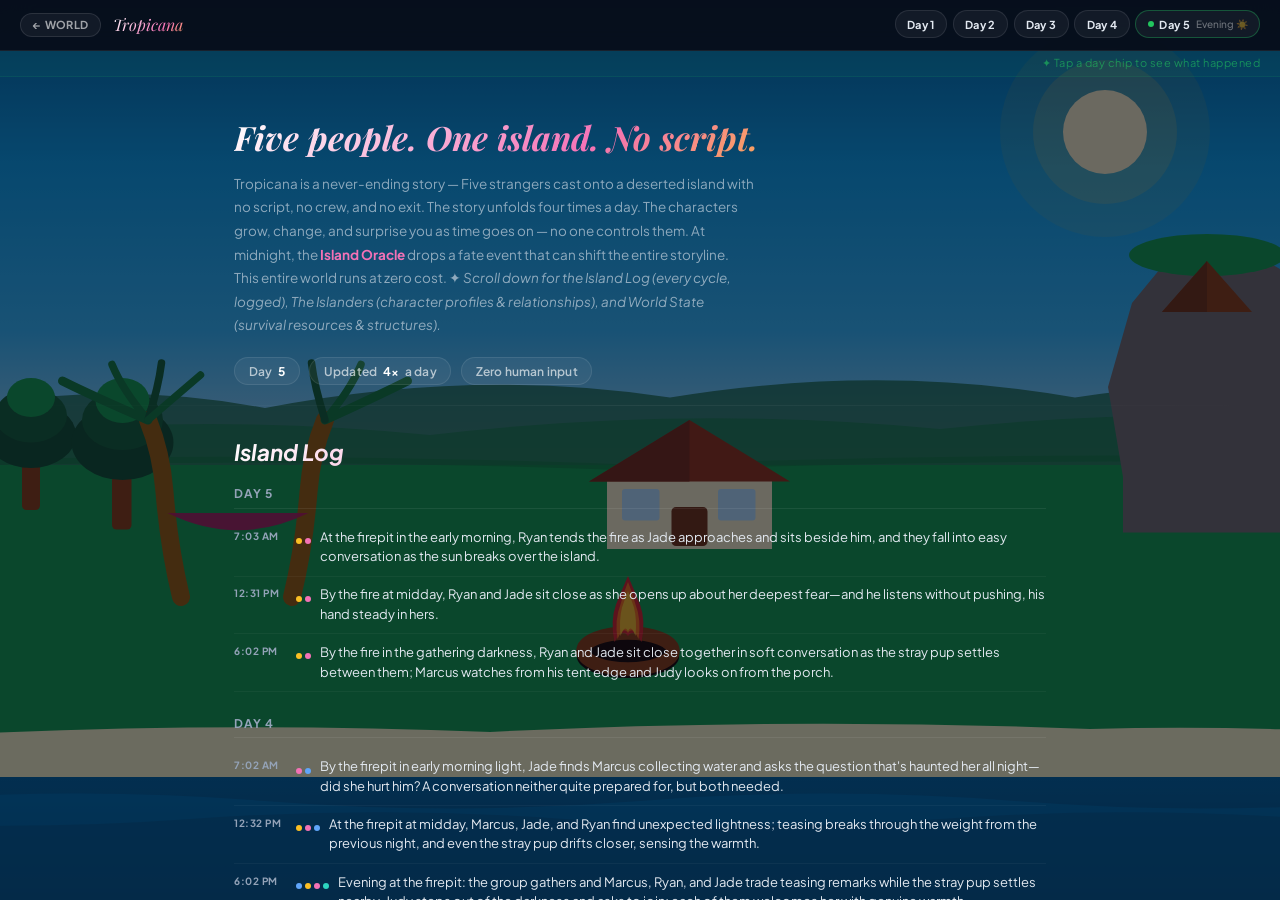
==== story.html @ 6150496b "Story log: move Prologue to the BOTTOM (it's the start, log is newest-first) Newest-first ordering m" ====
<!DOCTYPE html>
<html lang="en">
<head>
<meta charset="UTF-8">
<meta http-equiv="Cache-Control" content="no-cache, no-store, must-revalidate">
<meta http-equiv="Pragma" content="no-cache">
<meta http-equiv="Expires" content="0">
<meta name="viewport" content="width=device-width, initial-scale=1.0">
<title>Tropicana — the story so far</title>
<link rel="icon" href="data:image/svg+xml,%3Csvg xmlns='http://www.w3.org/2000/svg' viewBox='0 0 100 100'%3E%3Ctext y='.9em' font-size='88'%3E%F0%9F%8F%9D%EF%B8%8F%3C/text%3E%3C/svg%3E">
<meta name="description" content="The story so far on Tropicana — a never-ending island drama. Day-by-day recaps, the full Island Log, and every character's relationships, told four times a day with no script.">
<meta name="theme-color" content="#070d18">
<meta property="og:type" content="website">
<meta property="og:site_name" content="The Never Ending Story Project">
<meta property="og:title" content="Tropicana — the story so far">
<meta property="og:description" content="Day-by-day recaps and the full Island Log of a never-ending island drama. No script, no crew, no exit.">
<meta property="og:url" content="https://adamdegoat.github.io/loveisland/story.html">
<meta name="twitter:card" content="summary">
<meta name="twitter:title" content="Tropicana — the story so far">
<meta name="twitter:description" content="Day-by-day recaps and the full Island Log of a never-ending island drama.">

<link href="https://fonts.googleapis.com/css2?family=Playfair+Display:ital,wght@0,700;0,800;1,700&family=Plus+Jakarta+Sans:wght@400;500;600;700;800&display=swap" rel="stylesheet">
<style>
:root{--bg:#070d18;--card:rgba(255,255,255,.04);--border:rgba(255,255,255,.07);
  --text:#e2e8f0;--muted:#cbd5e1;--muted2:#94a3b8;
  --marcus:#60a5fa;--ryan:#fbbf24;--jade:#f472b6;--judy:#2dd4bf;--radius:14px}
*{box-sizing:border-box;margin:0;padding:0}
html{scroll-behavior:smooth}
body{font-family:'Plus Jakarta Sans',sans-serif;background:transparent;color:var(--text);font-size:14px;
  -webkit-font-smoothing:antialiased;min-height:100vh;overflow:hidden}

/* World background + overlay */
#world-bg{position:fixed;inset:0;z-index:0;overflow:hidden}
#world-bg svg{width:100%;height:100%;object-fit:cover}
#dark-overlay{position:fixed;inset:0;z-index:1;background:rgba(2,6,23,.58);pointer-events:none}
#story-scroll{position:fixed;inset:0;z-index:2;overflow-y:auto}

/* Cloud/wave animations (mirrored from world page) */
@keyframes cloud-a{from{transform:translateX(0)}to{transform:translateX(1300px)}}
.cl1{animation:cloud-a 90s linear infinite}
.cl2{animation:cloud-a 115s linear infinite;animation-delay:-40s}
.cl3{animation:cloud-a 72s linear infinite;animation-delay:-22s}
@keyframes flk{0%,100%{transform:scaleY(1) scaleX(1)}50%{transform:scaleY(1.22) scaleX(.9)}}
.fa{animation:flk .75s ease-in-out infinite;transform-box:fill-box;transform-origin:50% 100%}
.fb{animation:flk .55s ease-in-out infinite reverse;transform-box:fill-box;transform-origin:50% 100%}
.fc{animation:flk .42s ease-in-out infinite;transform-box:fill-box;transform-origin:50% 100%}
@keyframes wv{from{transform:translateX(0)}to{transform:translateX(500px)}}
.wa{animation:wv 13s linear infinite}.wb{animation:wv 19s linear infinite reverse}
.hidden{display:none!important}
h1,h2,h3{font-family:'Playfair Display',serif}
@keyframes fadeUp{from{opacity:0;transform:translateY(14px)}to{opacity:1;transform:translateY(0)}}
@keyframes pulse{0%,100%{opacity:1;transform:scale(1)}50%{opacity:.7;transform:scale(1.15)}}
@keyframes shimmer{0%{background-position:200% center}100%{background-position:-200% center}}
@keyframes spin{to{transform:rotate(360deg)}}

/* LOADING */
#loading{min-height:100vh;display:flex;flex-direction:column;align-items:center;justify-content:center;gap:1rem}
.spinner{width:36px;height:36px;border:3px solid rgba(255,255,255,.1);border-top-color:#60a5fa;border-radius:50%;animation:spin .8s linear infinite}
#loading p{color:var(--muted);font-size:13px}

/* BACK BAR */
.back-bar{position:sticky;top:0;z-index:50;background:rgba(7,13,24,.92);backdrop-filter:blur(16px);
  -webkit-backdrop-filter:blur(16px);border-bottom:1px solid var(--border);
  padding:.65rem 1.25rem;display:flex;align-items:center;gap:.75rem;
  /* bubble anchors to this */}
.back-btn{display:inline-flex;align-items:center;gap:.35rem;padding:.28rem .75rem;
  border-radius:14px;border:1px solid rgba(255,255,255,.1);background:rgba(255,255,255,.05);
  color:rgba(255,255,255,.6);font-size:11px;font-weight:700;text-decoration:none;
  font-family:'Plus Jakarta Sans',sans-serif;letter-spacing:.3px;text-transform:uppercase;transition:all .2s}
.back-btn:hover{border-color:rgba(255,255,255,.2);color:rgba(255,255,255,.9)}
.back-bar-title{font-family:'Playfair Display',serif;font-style:italic;font-size:16px;
  background:linear-gradient(135deg,#fff 0%,#f472b6 40%,#fbbf24 70%,#60a5fa 100%);
  background-size:200% auto;-webkit-background-clip:text;-webkit-text-fill-color:transparent;
  background-clip:text;animation:shimmer 6s linear infinite}
.day-dot{width:6px;height:6px;border-radius:50%;background:#22c55e;flex-shrink:0;animation:pulse 2s infinite}

/* DAY CHIPS */
#day-chips{display:flex;align-items:center;gap:.35rem;margin-left:auto;
  overflow-x:auto;flex-wrap:nowrap;scrollbar-width:none;padding-bottom:1px}
#day-chips::-webkit-scrollbar{display:none}
.day-chip{display:inline-flex;align-items:center;gap:.35rem;flex-shrink:0;
  background:rgba(255,255,255,.05);border:1px solid rgba(255,255,255,.09);
  border-radius:14px;padding:.25rem .7rem;min-height:28px;
  font-size:11px;font-weight:700;letter-spacing:.4px;white-space:nowrap;
  cursor:pointer;user-select:none;font-family:'Plus Jakarta Sans',sans-serif;
  transition:background .15s,border-color .15s}
.day-chip:hover{background:rgba(255,255,255,.09);border-color:rgba(255,255,255,.18)}
@keyframes chipGlow{0%,100%{box-shadow:0 0 0 0 rgba(34,197,94,0)}50%{box-shadow:0 0 0 5px rgba(34,197,94,.18)}}
.day-chip.current{border-color:rgba(34,197,94,.35);animation:chipGlow 2.5s ease-in-out infinite}
.day-chip.chip-active{background:rgba(255,255,255,.1)!important;border-color:rgba(255,46,120,.45)!important}
.day-chip-meta{font-size:10px;color:rgba(255,255,255,.38);font-weight:500;letter-spacing:0}

/* DAY SUMMARY BUBBLE */
#day-summary-bubble{
  position:absolute;top:calc(100% + 8px);right:0;z-index:200;
  width:min(310px,calc(100vw - 24px));
  background:rgba(4,8,22,.95);border:1px solid rgba(255,255,255,.11);border-radius:14px;
  overflow:hidden;max-height:0;opacity:0;pointer-events:none;
  transition:max-height .34s cubic-bezier(.4,0,.2,1),opacity .22s ease;
  backdrop-filter:blur(20px);-webkit-backdrop-filter:blur(20px);
  box-shadow:0 14px 40px rgba(0,0,0,.7)}
#day-summary-bubble.open{max-height:420px;opacity:1;pointer-events:auto}
.dsb-header{font-size:10px;font-weight:800;letter-spacing:1.8px;text-transform:uppercase;
  color:rgba(255,255,255,.28);padding:13px 15px 0}
.dsb-drama{font-size:13px;color:rgba(255,255,255,.82);line-height:1.58;font-style:italic;
  padding:10px 15px 12px}
.dsb-ongoing{font-size:12.5px;color:rgba(255,255,255,.55);line-height:1.55;font-style:italic;
  padding:10px 15px 12px}
.dsb-bullets{padding:10px 15px 6px;display:flex;flex-direction:column;gap:6px}
.dsb-bullet{font-size:12px;color:rgba(255,255,255,.58);line-height:1.5;
  padding-left:10px;position:relative}
.dsb-bullet::before{content:'·';position:absolute;left:0;color:rgba(255,255,255,.2)}
.dsb-rel{padding:8px 15px 8px;border-top:1px solid rgba(255,255,255,.05);
  display:flex;flex-direction:column;gap:5px}
.dsb-rel-item{font-size:11px;display:flex;align-items:baseline;justify-content:space-between;gap:.5rem}
.dsb-rel-vals{font-size:10px;color:rgba(255,255,255,.28);flex-shrink:0}
.dsb-cycles{padding:7px 15px 13px;display:flex;gap:.35rem;flex-wrap:wrap}
.dsb-cycle-tag{font-size:10px;font-weight:700;text-transform:capitalize;letter-spacing:.3px;
  color:rgba(255,255,255,.3);background:rgba(255,255,255,.05);
  border-radius:7px;padding:2px 8px;font-family:'Plus Jakarta Sans',sans-serif}
.dsb-empty{font-size:13px;color:var(--muted);padding:16px 15px;text-align:center}

/* HERO INTRO */
.hero-intro{padding:2.5rem 1.5rem 1.25rem;max-width:860px;margin:0 auto}
.hero-tagline{font-family:'Playfair Display',serif;font-style:italic;
  font-size:clamp(1.45rem,4vw,2.1rem);font-weight:700;
  background:linear-gradient(135deg,#fff 0%,#f472b6 45%,#fbbf24 80%);
  -webkit-background-clip:text;-webkit-text-fill-color:transparent;background-clip:text;
  line-height:1.2;margin-bottom:.9rem}
.hero-body{color:rgba(226,232,240,.6);font-size:13.5px;line-height:1.75;
  max-width:520px;margin-bottom:1.25rem}
.hero-stats{display:flex;gap:.6rem;flex-wrap:wrap}
.hero-stat-chip{display:inline-flex;align-items:center;gap:.35rem;padding:.35rem .85rem;
  background:rgba(255,255,255,.05);border:1px solid rgba(255,255,255,.09);
  border-radius:20px;font-size:12px;font-weight:600;letter-spacing:.2px;
  color:rgba(255,255,255,.65)}
.hero-stat-chip strong{color:#fff;font-weight:700}

/* DAY HINT */
#day-hint{
  padding:.35rem 1.25rem;text-align:right;
  font-size:11px;color:rgba(34,197,94,.6);letter-spacing:.5px;
  background:rgba(34,197,94,.05);border-bottom:1px solid rgba(34,197,94,.1);
  transition:opacity .5s ease,max-height .5s ease,padding .5s ease;
  overflow:hidden;max-height:36px
}
#day-hint.hint-faded{opacity:0;max-height:0;padding-top:0;padding-bottom:0}

/* SECTIONS */
.section{padding:2rem 1.5rem;max-width:860px;margin:0 auto}
.section-title{font-size:1.4rem;font-weight:700;font-style:italic;margin-bottom:1.25rem;
  background:linear-gradient(135deg,#fff 0%,#f472b6 55%,#fbbf24 100%);
  -webkit-background-clip:text;-webkit-text-fill-color:transparent;background-clip:text}
.divider{height:1px;background:linear-gradient(90deg,transparent,rgba(255,255,255,.06),transparent);margin:0 1.5rem}
.reveal{opacity:0;transform:translateY(16px);transition:opacity .5s,transform .5s}
.reveal.visible{opacity:1;transform:translateY(0)}

/* CYCLE TABS */
.cycle-tab{display:inline-flex;background:rgba(255,255,255,.04);border:1px solid var(--border);
  border-radius:8px;overflow:hidden;margin-bottom:1rem}
.cycle-btn{padding:.4rem .85rem;font-size:12px;font-weight:600;color:var(--muted);cursor:pointer;
  font-family:'Plus Jakarta Sans',sans-serif;transition:all .15s;border:none;background:none;color:inherit}
.cycle-btn.active{background:rgba(255,255,255,.08);color:#fff}
.cycle-btn[data-cycle="morning"].active{color:#93c5fd;box-shadow:inset 0 -2px 0 #93c5fd}
.cycle-btn[data-cycle="midday"].active{color:#fde68a;box-shadow:inset 0 -2px 0 #fde68a}
.cycle-btn[data-cycle="evening"].active{color:#fb923c;box-shadow:inset 0 -2px 0 #fb923c}
.cycle-btn[data-cycle="night"].active{color:#c084fc;box-shadow:inset 0 -2px 0 #c084fc}

/* FEED */
.today-grid{display:flex;flex-direction:column;gap:.65rem}
.feed-card{background:var(--card);border-radius:12px;border:1px solid var(--border);
  padding:1rem 1.2rem;display:flex;gap:.85rem;align-items:flex-start;animation:fadeUp .3s ease both}
.feed-card.interaction{border-left:3px solid rgba(251,191,36,.35);border-style:solid;opacity:.92}
.feed-avatar{width:36px;height:36px;border-radius:50%;display:flex;align-items:center;justify-content:center;
  font-weight:800;font-size:12px;font-family:'Plus Jakarta Sans',sans-serif;flex-shrink:0}
.feed-body{flex:1;min-width:0}
.feed-name{font-size:12px;font-weight:700;font-family:'Plus Jakarta Sans',sans-serif;margin-bottom:2px}
.feed-action{font-size:12px;color:var(--muted);margin-bottom:.35rem;font-style:italic}
.feed-thought{font-size:13px;color:var(--text);line-height:1.55}
.feed-dialogue{font-size:13px;color:var(--text);line-height:1.55;font-style:italic}
.feed-dialogue-line{font-size:13px;color:var(--text);line-height:1.6;margin-top:3px}

/* CHARACTER CARDS */
.profiles-grid{display:grid;grid-template-columns:repeat(4,1fr);gap:1rem}
@media(max-width:860px){.profiles-grid{grid-template-columns:repeat(2,1fr)}}
.char-card{background:rgba(11,18,32,.92);border-radius:var(--radius);border:1px solid var(--border);
  padding:1.25rem;transition:all .25s;position:relative;overflow:hidden}
.char-card::before{content:'';position:absolute;top:0;left:0;right:0;height:2px}
.char-card.marcus::before{background:linear-gradient(90deg,transparent,var(--marcus),transparent)}
.char-card.ryan::before{background:linear-gradient(90deg,transparent,var(--ryan),transparent)}
.char-card.jade::before{background:linear-gradient(90deg,transparent,var(--jade),transparent)}
.char-card.judy::before{background:linear-gradient(90deg,transparent,var(--judy),transparent)}
.char-card:hover{transform:translateY(-3px);border-color:rgba(255,255,255,.12)}
.char-avatar{width:48px;height:48px;border-radius:50%;display:flex;align-items:center;justify-content:center;
  font-weight:800;font-size:16px;font-family:'Plus Jakarta Sans',sans-serif;margin-bottom:.85rem}
.char-name{font-size:15px;font-weight:700;font-family:'Plus Jakarta Sans',sans-serif;margin-bottom:2px}
.char-archetype{font-size:11px;font-weight:600;text-transform:uppercase;letter-spacing:.8px;color:var(--muted);margin-bottom:.85rem}
.char-bio{font-size:12px;color:var(--muted);line-height:1.6;margin-bottom:1rem}
.char-mood{display:inline-flex;align-items:center;gap:.35rem;font-size:11px;font-weight:700;
  text-transform:uppercase;letter-spacing:.5px;padding:3px 9px;border-radius:10px;
  background:rgba(255,255,255,.06);margin-bottom:1rem;font-family:'Plus Jakarta Sans',sans-serif}
.score-row{display:flex;align-items:center;justify-content:space-between;margin-bottom:.45rem}
.score-label{font-size:11px;color:var(--muted);width:75px;text-transform:capitalize}
.score-track{flex:1;height:4px;background:rgba(255,255,255,.08);border-radius:4px;overflow:hidden;margin:0 .6rem}
.score-fill{height:100%;border-radius:4px;transition:width .8s cubic-bezier(.4,0,.2,1)}
.score-val{font-size:11px;font-weight:700;width:22px;text-align:right;font-family:'Plus Jakarta Sans',sans-serif}
.shelter-tag{display:inline-flex;align-items:center;gap:.3rem;font-size:11px;color:var(--muted);
  background:rgba(255,255,255,.04);border:1px solid var(--border);border-radius:6px;padding:2px 8px;margin-top:.75rem}

/* RELATIONSHIP */
.rel-wrap{display:flex;flex-direction:column;align-items:center;gap:1.5rem}
#rel-svg{width:100%;max-width:380px}
.rel-stats{display:grid;grid-template-columns:repeat(3,1fr);gap:.75rem;width:100%}
.rel-card{background:var(--card);border-radius:10px;border:1px solid var(--border);padding:.85rem;text-align:center}
.rel-pair{font-size:12px;font-weight:700;font-family:'Plus Jakarta Sans',sans-serif;margin-bottom:.5rem}
.rel-bar-row{display:flex;align-items:center;gap:.4rem;margin-bottom:.25rem}
.rel-bar-label{font-size:10px;color:var(--muted);width:52px;text-align:right;text-transform:capitalize}
.rel-bar-track{flex:1;height:3px;background:rgba(255,255,255,.08);border-radius:3px;overflow:hidden}
.rel-bar-fill{height:100%;border-radius:3px;transition:width .8s}
@media(max-width:480px){.rel-stats{grid-template-columns:1fr}}

/* ABSENT CONTEXT */
.absent-ctx{font-size:12px;color:var(--muted);font-style:italic;margin:4px 0 8px;
  padding:5px 10px;border-left:2px solid rgba(255,255,255,.08);opacity:.75;line-height:1.5}
.absent-ctx strong{font-style:normal;font-weight:600}

/* WORLD STATE */
.ws-block-title{font-size:11px;font-weight:700;text-transform:uppercase;letter-spacing:1px;
  color:var(--muted2);margin-bottom:.65rem;font-family:'Plus Jakarta Sans',sans-serif}
.res-row{display:flex;align-items:center;gap:.6rem;margin-bottom:.5rem}
.res-icon{font-size:13px;width:20px;text-align:center;flex-shrink:0}
.res-label{font-size:12px;color:var(--muted);width:60px;text-transform:capitalize;flex-shrink:0}
.res-track{flex:1;height:4px;background:rgba(255,255,255,.08);border-radius:4px;overflow:hidden}
.res-fill{height:100%;border-radius:4px;transition:width .8s}
.res-val{font-size:11px;font-weight:700;width:28px;text-align:right;flex-shrink:0}
.struct-item{display:flex;align-items:flex-start;gap:.6rem;padding:.45rem 0;border-bottom:1px solid rgba(255,255,255,.04)}
.struct-item:last-child{border-bottom:none}
.struct-item-icon{font-size:13px;flex-shrink:0;width:20px;text-align:center;margin-top:1px}
.struct-item-body{flex:1}
.struct-item-name{font-size:12px;font-weight:600}
.struct-item-meta{font-size:11px;color:var(--muted);margin-top:1px}
.survival-divider{font-size:10px;font-weight:700;text-transform:uppercase;letter-spacing:1.5px;
  color:var(--muted2);margin:.75rem 0 .45rem;border-top:1px solid rgba(255,255,255,.05);padding-top:.65rem}

/* LOG */
.log-day{margin-bottom:1.5rem}
.log-day-header{font-size:12px;font-weight:700;text-transform:uppercase;letter-spacing:1px;
  color:var(--muted2);margin-bottom:.65rem;padding-bottom:.4rem;border-bottom:1px solid var(--border);
  font-family:'Plus Jakarta Sans',sans-serif}
.log-entry{font-size:13px;padding:.55rem 0;border-bottom:1px solid rgba(255,255,255,.04);
  display:flex;gap:.6rem;align-items:flex-start;line-height:1.5}
.log-dot{width:6px;height:6px;border-radius:50%;flex-shrink:0;margin-top:.35rem}
.log-cycle-tag{font-size:10px;font-weight:700;text-transform:uppercase;letter-spacing:.5px;
  color:var(--muted2);flex-shrink:0;width:52px;margin-top:1px;font-family:'Plus Jakarta Sans',sans-serif}

/* FOOTER */
footer{text-align:center;padding:3rem 1.5rem;color:var(--muted2);font-size:12px;
  border-top:1px solid var(--border);margin-top:1rem}
footer span{color:var(--muted);font-weight:600}

/* ── MOBILE ── */
@media(max-width:768px){
  body{overflow-y:auto}
  #story-scroll{position:relative;inset:auto;overflow-y:visible}
  #world-bg{display:none}
  #dark-overlay{display:none}
  body{background:linear-gradient(160deg,#0a1628 0%,#070d18 45%,#06100e 100%)}
  .section{padding:1.25rem 1rem}
  .back-bar{padding:.5rem 1rem}
  .back-bar-title{font-size:14px}
  .day-chip{font-size:10px;padding:.2rem .6rem;min-height:30px}
  .day-chip-meta{display:none}
  #day-summary-bubble{right:0;left:auto}
  .cycle-tab{display:flex;flex-wrap:wrap;gap:2px}
  .cycle-btn{padding:.3rem .55rem;font-size:11px}
  .profiles-grid{grid-template-columns:repeat(2,1fr)}
  .rel-stats{grid-template-columns:1fr}
  .feed-card{flex-direction:column;gap:.5rem}
  .feed-avatar{width:28px;height:28px;font-size:10px}
  .section-title{font-size:1.1rem}
  .log-cycle-tag{width:36px;font-size:9px}
}
</style>
</head>
<body>

<!-- Island world as fixed background -->
<div id="world-bg">
<svg viewBox="0 0 1000 600" preserveAspectRatio="xMidYMid slice" xmlns="http://www.w3.org/2000/svg">
<defs>
  <linearGradient id="sky-morning" x1="0" y1="0" x2="0" y2="1"><stop offset="0%" stop-color="#c2410c"/><stop offset="20%" stop-color="#ea580c"/><stop offset="42%" stop-color="#fbbf24"/><stop offset="65%" stop-color="#7dd3fc"/><stop offset="100%" stop-color="#bae6fd"/></linearGradient>
  <linearGradient id="sky-midday" x1="0" y1="0" x2="0" y2="1"><stop offset="0%" stop-color="#0369a1"/><stop offset="35%" stop-color="#0ea5e9"/><stop offset="70%" stop-color="#38bdf8"/><stop offset="100%" stop-color="#bae6fd"/></linearGradient>
  <linearGradient id="sky-afternoon" x1="0" y1="0" x2="0" y2="1"><stop offset="0%" stop-color="#1d4ed8"/><stop offset="40%" stop-color="#0ea5e9"/><stop offset="75%" stop-color="#7dd3fc"/><stop offset="100%" stop-color="#dbeafe"/></linearGradient>
  <linearGradient id="sky-evening" x1="0" y1="0" x2="0" y2="1"><stop offset="0%" stop-color="#6d28d9"/><stop offset="22%" stop-color="#be185d"/><stop offset="48%" stop-color="#dc2626"/><stop offset="68%" stop-color="#ea580c"/><stop offset="85%" stop-color="#fbbf24"/><stop offset="100%" stop-color="#fde68a"/></linearGradient>
  <linearGradient id="sky-night" x1="0" y1="0" x2="0" y2="1"><stop offset="0%" stop-color="#020617"/><stop offset="40%" stop-color="#0f172a"/><stop offset="80%" stop-color="#1e1b4b"/><stop offset="100%" stop-color="#1e1b4b"/></linearGradient>
  <linearGradient id="sky-dawn" x1="0" y1="0" x2="0" y2="1"><stop offset="0%" stop-color="#1e1b4b"/><stop offset="28%" stop-color="#4c1d95"/><stop offset="52%" stop-color="#7c3aed"/><stop offset="72%" stop-color="#be185d"/><stop offset="88%" stop-color="#f97316"/><stop offset="100%" stop-color="#fbbf24"/></linearGradient>
  <linearGradient id="ocean-g" x1="0" y1="0" x2="0" y2="1"><stop offset="0%" stop-color="#0369a1"/><stop offset="60%" stop-color="#075985"/><stop offset="100%" stop-color="#0c4a6e"/></linearGradient>
</defs>
<rect id="sky-bg" width="1000" height="315" fill="url(#sky-afternoon)"/>
<g id="sun-group"><circle cx="810" cy="88" r="70" fill="#fbbf24" opacity=".1"/><circle cx="810" cy="88" r="48" fill="#fcd34d" opacity=".18"/><circle cx="810" cy="88" r="28" fill="#fef3c7"/></g>
<g id="moon-group" opacity="0"><circle cx="810" cy="88" r="28" fill="#e2e8f0"/><circle cx="823" cy="80" r="22" fill="#0f172a"/></g>
<g class="cl1" opacity=".7"><ellipse cx="-180" cy="75" rx="68" ry="26" fill="white"/><ellipse cx="-140" cy="64" rx="50" ry="22" fill="white"/><ellipse cx="-215" cy="80" rx="42" ry="19" fill="white"/></g>
<g class="cl2" opacity=".55"><ellipse cx="-480" cy="50" rx="55" ry="20" fill="white"/><ellipse cx="-445" cy="41" rx="40" ry="17" fill="white"/></g>
<path d="M 0 285 Q 120 248 250 272 Q 390 245 520 265 Q 660 242 790 265 Q 900 248 1000 262 L 1000 315 L 0 315 Z" fill="#166534" opacity=".7"/>
<path d="M 0 298 Q 180 272 360 290 Q 530 270 700 286 Q 850 270 1000 282 L 1000 315 L 0 315 Z" fill="#15803d" opacity=".55"/>
<rect x="0" y="310" width="1000" height="200" fill="#16a34a"/>
<path d="M 0 310 Q 250 302 500 312 Q 750 302 1000 308" stroke="#15803d" stroke-width="4" fill="none" opacity=".6"/>
<!-- Forest -->
<rect x="30" y="298" width="13" height="56" rx="3" fill="#92400e"/><ellipse cx="37" cy="298" rx="32" ry="24" fill="#14532d"/><ellipse cx="37" cy="284" rx="26" ry="19" fill="#166534"/><ellipse cx="37" cy="272" rx="17" ry="14" fill="#16a34a"/>
<rect x="88" y="290" width="12" height="50" rx="3" fill="#92400e"/><ellipse cx="94" cy="290" rx="30" ry="22" fill="#14532d"/><ellipse cx="94" cy="277" rx="24" ry="18" fill="#166534"/><ellipse cx="94" cy="265" rx="16" ry="13" fill="#16a34a"/>
<rect x="148" y="295" width="13" height="58" rx="3" fill="#92400e"/><ellipse cx="155" cy="295" rx="34" ry="25" fill="#14532d"/><ellipse cx="155" cy="280" rx="27" ry="20" fill="#166534"/><ellipse cx="155" cy="267" rx="18" ry="15" fill="#16a34a"/>
<!-- Cliff + tent -->
<path d="M 822 318 L 812 258 L 828 202 L 856 168 L 892 160 L 928 180 L 952 222 L 968 272 L 988 308 L 1000 318 L 1000 355 L 822 355 Z" fill="#78716c"/>
<ellipse cx="878" cy="170" rx="52" ry="14" fill="#16a34a"/>
<polygon points="848,208 878,174 908,208" fill="#92400e"/><polygon points="848,208 878,174 878,208" fill="#78350f"/>
<!-- House -->
<rect x="478" y="318" width="110" height="48" fill="#fef3c7"/>
<polygon points="466,321 533,280 600,321" fill="#9a3412"/><polygon points="466,321 533,280 533,321" fill="#7c2d12"/>
<rect x="488" y="326" width="25" height="21" fill="#bae6fd" rx="2"/><rect x="552" y="326" width="25" height="21" fill="#bae6fd" rx="2"/>
<rect x="521" y="338" width="24" height="26" fill="#78350f" rx="3"/>
<!-- Palms + hammock -->
<path d="M 194 398 Q 186 365 183 328 Q 181 302 172 280" stroke="#a16207" stroke-width="12" fill="none" stroke-linecap="round"/>
<path d="M 172 280 Q 135 264 115 254" stroke="#15803d" stroke-width="6" fill="none" stroke-linecap="round"/><path d="M 172 280 Q 155 260 148 243" stroke="#15803d" stroke-width="5" fill="none" stroke-linecap="round"/><path d="M 172 280 Q 179 258 181 242" stroke="#166534" stroke-width="5" fill="none" stroke-linecap="round"/><path d="M 172 280 Q 193 262 207 250" stroke="#15803d" stroke-width="5" fill="none" stroke-linecap="round"/>
<path d="M 268 398 Q 276 365 279 328 Q 281 302 290 280" stroke="#a16207" stroke-width="12" fill="none" stroke-linecap="round"/>
<path d="M 290 280 Q 325 264 345 254" stroke="#15803d" stroke-width="6" fill="none" stroke-linecap="round"/><path d="M 290 280 Q 307 260 314 243" stroke="#15803d" stroke-width="5" fill="none" stroke-linecap="round"/><path d="M 290 280 Q 283 258 281 242" stroke="#166534" stroke-width="5" fill="none" stroke-linecap="round"/>
<path d="M 185 342 Q 232 365 279 342" fill="#be185d" opacity=".88"/>
<!-- Fire pit -->
<ellipse cx="492" cy="438" rx="34" ry="14" fill="#1c0a00"/>
<ellipse cx="492" cy="434" rx="30" ry="12" fill="none" stroke="#92400e" stroke-width="9"/>
<path class="fa" d="M 483 428 Q 480 414 484 403 Q 488 393 492 384 Q 496 393 500 403 Q 504 414 501 428 Q 496 418 492 424 Q 488 418 483 428" fill="#dc2626"/>
<path class="fb" d="M 485 426 Q 483 413 487 403 Q 489 395 492 388 Q 495 395 497 403 Q 501 413 499 426 Q 495 417 492 422 Q 489 417 485 426" fill="#f97316"/>
<path class="fc" d="M 487 424 Q 486 413 488 405 Q 490 399 492 394 Q 494 399 496 405 Q 498 413 497 424 Q 494 416 492 421 Q 490 416 487 424" fill="#fbbf24"/>
<!-- Beach + ocean -->
<path d="M 0 492 Q 200 480 400 488 Q 600 478 800 486 Q 900 483 1000 490 L 1000 525 L 0 525 Z" fill="#fef9c3"/>
<rect x="0" y="518" width="1000" height="82" fill="url(#ocean-g)"/>
<path class="wa" d="M -500 534 Q -375 524 -250 534 Q -125 544 0 534 Q 125 524 250 534 Q 375 544 500 534 Q 625 524 750 534 Q 875 544 1000 534 Q 1125 524 1250 534 Q 1375 544 1500 534 L 1500 600 L -500 600 Z" fill="#0284c7" opacity=".45"/>
<path class="wb" d="M -300 546 Q -175 537 -50 546 Q 75 555 200 546 Q 325 537 450 546 Q 575 555 700 546 Q 825 537 950 546 L 1450 600 L -300 600 Z" fill="#075985" opacity=".5"/>
<rect id="night-overlay" width="1000" height="600" fill="#020617" opacity="0"/>
</svg>
</div>
<div id="dark-overlay"></div>

<div id="story-scroll">
<div id="loading"><div class="spinner"></div><p>Loading the story…</p></div>

<div id="app" class="hidden">

  <!-- Back bar -->
  <div class="back-bar">
    <a class="back-btn" href="index.html">← World</a>
    <span class="back-bar-title">Tropicana</span>
    <span id="day-label" style="display:none">Day 1</span>
    <span id="cycle-label" style="display:none">—</span>
    <span id="weather-label" style="display:none">☀️</span>
    <div id="day-chips"></div>
    <div id="day-summary-bubble"></div>
  </div>

  <!-- Day hint -->
  <div id="day-hint">✦ Tap a day chip to see what happened</div>

  <!-- Hero Intro -->
  <div class="hero-intro reveal">
    <div class="hero-tagline" id="hero-tagline">Three people. One island. No script.</div>
    <div class="hero-body" id="hero-body">Tropicana is a never-ending story — strangers cast onto a deserted island with no script, no crew, and no exit. The story unfolds four times a day. The characters grow, change, and surprise you as time goes on — no one controls them. At midnight, the Island Oracle drops a fate event that can shift the entire storyline. This entire world runs at zero cost.</div>
    <div class="hero-stats">
      <div class="hero-stat-chip">Day <strong id="hsc-day">—</strong></div>
      <div class="hero-stat-chip">Updated <strong>4×</strong> a day</div>
      <div class="hero-stat-chip">Zero human input</div>
    </div>
  </div>

  <div class="divider"></div>

  <!-- Island Log -->
  <div class="section reveal">
    <div class="section-title">Island Log</div>
    <div id="full-log"></div>
  </div>

  <div class="divider"></div>

  <!-- Character Profiles -->
  <div class="section reveal">
    <div class="section-title">The Islanders</div>
    <div class="profiles-grid" id="profiles-grid"></div>
  </div>

  <div class="divider"></div>

  <!-- World State -->
  <div class="section reveal">
    <div class="section-title">World State</div>
    <div class="ws-block-title">Resources</div>
    <div id="resources-grid"></div>
    <div class="ws-block-title" style="margin-top:1.25rem">Structures</div>
    <div id="structures-list"></div>
    <div class="ws-block-title" style="margin-top:1.25rem">Discoveries</div>
    <div id="discoveries-list"></div>
  </div>

  <footer>
    <p>Tropicana · Updated by pressing <span>▶ Run</span> on the world page</p>
    <p style="margin-top:.4rem">Built with <span>Claude Haiku</span> · Running since Day 1</p>
  </footer>

</div><!-- #app -->
</div><!-- #story-scroll -->

<script>
let CHARS = {marcus:'#60a5fa',ryan:'#fbbf24',jade:'#f472b6'}
let CHAR_NAMES = {marcus:'Marcus',ryan:'Ryan',jade:'Jade'}
function syncCharMaps(){
  Object.entries(S.chars).forEach(([k,v])=>{
    if(!CHARS[k]) CHARS[k] = v.color||'#a78bfa'
    if(!CHAR_NAMES[k]) CHAR_NAMES[k] = v.name||cap(k)
  })
}
const CYCLE_ORDER = ['morning','midday','evening','night']
const WX = {clear:'☀️',rain:'🌧️',storm:'⛈️',overcast:'☁️',foggy:'🌫️'}
const MOOD_EMOJI = {happy:'😊',cheerful:'😊',free:'😌',calm:'😌',content:'🙂',peaceful:'😌',neutral:'😐',
  guarded:'😶',distant:'😶',sad:'😔',lonely:'😔',angry:'😤',frustrated:'😤',restless:'😕',hopeful:'🙂',warm:'🙂'}
let S = {chars:{},feed:[],world:{}}
function cap(s){return s?s[0].toUpperCase()+s.slice(1):''}

// ── DAY CHIPS + SUMMARY BUBBLE ────────────────────────────
let _activeSummaryDay = null

function buildDaySummary(day) {
  // Show ONLY the whole-day recap (written at the night cycle). If the day is still
  // running, say so. Older days from before this feature fall back to the last event.
  const summ = S.world?.day_summaries?.[day]
  if (summ) return `<div class="dsb-drama">${summ}</div>`
  if (day === (S.world?.day)) return `<div class="dsb-ongoing">Day ${day} is still unfolding — the full recap arrives at day's end.</div>`
  const entries = S.feed.filter(e => e.day === day)
  if (!entries.length) return '<div class="dsb-empty">No story data for this day yet.</div>'
  const interactions = entries.filter(e => e.type === 'interaction')
  const lastIntr = interactions[interactions.length - 1]
  const dramaLine = lastIntr?.description
    || [...entries].reverse().find(e => e.thought)?.thought
    || '—'
  return `<div class="dsb-drama">"${dramaLine}"</div>`
}

function renderDayChips() {
  const container = document.getElementById('day-chips')
  if (!container) return
  const w = S.world
  const currentDay = w.day
  const allDays = [...new Set(S.feed.map(e=>e.day))].sort((a,b)=>a-b)
  if (!allDays.includes(currentDay)) allDays.push(currentDay)
  container.innerHTML = allDays.map(d => {
    const cur = d === currentDay
    return `<div class="day-chip${cur?' current':''}" onclick="toggleDaySummary(${d},this)">
      ${cur?'<span class="day-dot"></span>':''}<span>Day ${d}</span>
      ${cur?`<span class="day-chip-meta">${cap(w.cycle||'')} ${WX[w.weather]||'☀️'}</span>`:''}
    </div>`
  }).join('')
  // Once the chips overflow, the default scroll sits on Day 1 — jump to the newest day.
  requestAnimationFrame(() => { container.scrollLeft = container.scrollWidth })
}

function toggleDaySummary(day, chipEl) {
  const bubble = document.getElementById('day-summary-bubble')
  if (!bubble) return
  // Mark hint as seen
  localStorage.setItem('tropicana_chipHintSeen','1')
  document.getElementById('day-hint')?.classList.add('hint-faded')
  document.querySelectorAll('.day-chip').forEach(c=>c.classList.remove('chip-active'))
  if (_activeSummaryDay === day) {
    bubble.classList.remove('open')
    _activeSummaryDay = null
    return
  }
  _activeSummaryDay = day
  chipEl.classList.add('chip-active')
  bubble.innerHTML = `<div class="dsb-header">Day ${day} — What happened</div>${buildDaySummary(day)}`
  bubble.classList.add('open')
}

function render() {
  const w = S.world
  document.getElementById('day-label').textContent = 'Day ' + w.day
  document.getElementById('cycle-label').textContent = cap(w.cycle||'')
  document.getElementById('weather-label').textContent = WX[w.weather]||'☀️'
  const hscDay = document.getElementById('hsc-day')
  if(hscDay) hscDay.textContent = w.day
  const NUM_WORDS = ['','One','Two','Three','Four','Five','Six','Seven','Eight','Nine','Ten']
  const n = Object.keys(S.chars).length
  const tagline = document.getElementById('hero-tagline')
  if(tagline) tagline.textContent = `${NUM_WORDS[n]||n} ${n===1?'person':'people'}. One island. No script.`
  const hbody = document.getElementById('hero-body')
  if(hbody) hbody.innerHTML = `Tropicana is a never-ending story — ${NUM_WORDS[n]||n} ${n===1?'stranger':'strangers'} cast onto a deserted island with no script, no crew, and no exit. The story unfolds four times a day. The characters grow, change, and surprise you as time goes on — no one controls them. At midnight, the <strong style="color:#f472b6">Island Oracle</strong> drops a fate event that can shift the entire storyline. This entire world runs at zero cost. ✦ <em>Scroll down for the Island Log (every cycle, logged), The Islanders (character profiles &amp; relationships), and World State (survival resources &amp; structures).</em>`
  renderDayChips()
  renderProfiles()
  renderWorldState()
  renderLog()
}

const STRUCT_EMOJI = {tent:'⛺',house:'🏠',hammock:'🌴',firepit:'🔥',garden:'🌱',
  watchtower:'🗼',storage:'📦',raft:'🛶',signal_fire:'🔥',fish_trap:'🎣',
  cave:'🪨',waterfall:'💧',wreckage:'⚓',spring:'💧',discovery:'✨'}

function renderWorldState() {
  const w = S.world
  const res = w.resources || {}
  const structs = w.structures || []
  const disc = w.discoveries || []

  const resItems = [{k:'food',icon:'🍖',col:'#22c55e'},{k:'water',icon:'💧',col:'#38bdf8'},
                    {k:'wood',icon:'🪵',col:'#a78bfa'},{k:'medicine',icon:'🌿',col:'#f472b6'}]
  document.getElementById('resources-grid').innerHTML = resItems.map(r => {
    const v = res[r.k] ?? 0
    const vc = v<=20?'#ef4444':v<=40?'#f59e0b':'rgba(255,255,255,.55)'
    return `<div class="res-row">
      <span class="res-icon">${r.icon}</span>
      <span class="res-label">${r.k}</span>
      <div class="res-track"><div class="res-fill" style="width:${v}%;background:${r.col}"></div></div>
      <span class="res-val" style="color:${vc}">${v}</span>
    </div>`
  }).join('')

  document.getElementById('structures-list').innerHTML = structs.length ? structs.map(s => {
    const icon = STRUCT_EMOJI[s.type]||'📍'
    const builder = s.builder ? (S.chars[s.builder]?.name?.split(' ')[0]||cap(s.builder)) : ''
    const bc = CHARS[s.builder]||'#94a3b8'
    return `<div class="struct-item">
      <span class="struct-item-icon">${icon}</span>
      <div class="struct-item-body">
        <div class="struct-item-name">${s.label}</div>
        ${builder?`<div class="struct-item-meta">Built by <span style="color:${bc}">${builder}</span> · Day ${s.day}</div>`:''}
      </div>
    </div>`
  }).join('') : `<div style="color:var(--muted);font-size:13px;padding:.5rem 0">Nothing built yet.</div>`

  document.getElementById('discoveries-list').innerHTML = disc.length ? disc.map(d => {
    const finder = d.discovered_by ? (S.chars[d.discovered_by]?.name?.split(' ')[0]||cap(d.discovered_by)) : ''
    const fc = CHARS[d.discovered_by]||'#94a3b8'
    return `<div class="struct-item">
      <span class="struct-item-icon">✨</span>
      <div class="struct-item-body">
        <div class="struct-item-name">${d.name}</div>
        <div class="struct-item-meta">${d.description}${finder?` — found by <span style="color:${fc}">${finder}</span>`:''} · Day ${d.day}</div>
      </div>
    </div>`
  }).join('') : `<div style="color:var(--muted);font-size:13px;padding:.5rem 0">Nothing discovered yet.</div>`
}

function renderProfiles() {
  // "The Islanders" = named people only. Pets (e.g. the stray dog, species!=human) and
  // any not-yet-named/dormant character are excluded so they can't render a blank card.
  document.getElementById('profiles-grid').innerHTML = Object.entries(S.chars)
    .filter(([cid,c]) => (c.species==='dog') || ((!c.species || c.species==='human') && c.name && c.name.trim()))
    .map(([cid,c]) => {
    if(c.species==='dog') return dogProfileCard(cid,c)   // pets get their own card, not trait bars
    const color = c.color || CHARS[cid]
    const initials = (c.name||'').split(' ').map(w=>w[0]).join('')
    const moodEmoji = MOOD_EMOJI[(c.mood||'').toLowerCase()] || '😐'
    const shelter = {tent:'⛺',house:'🏠',hammock:'🌴',beach:'🏖️',forest:'🌲'}
    return `<div class="char-card ${cid}" style="box-shadow:0 0 30px ${color}12">
      <div class="char-avatar" style="background:${color}18;border:2px solid ${color}40;color:${color}">${initials}</div>
      <div class="char-name" style="color:${color}">${c.name}</div>
      <div class="char-archetype">The ${cap(c.archetype)}</div>
      <div class="char-bio">${c.bio}</div>
      <div class="char-mood" style="color:${color}">${moodEmoji} ${cap(c.mood||'')}</div>
      ${Object.entries(c.scores||{}).filter(([k])=>!['hunger','thirst','energy'].includes(k)).map(([k,v])=>`
        <div class="score-row">
          <span class="score-label">${k}</span>
          <div class="score-track"><div class="score-fill" style="width:${v}%;background:linear-gradient(90deg,${color}88,${color})"></div></div>
          <span class="score-val" style="color:${color}">${v}</span>
        </div>`).join('')}
      ${['hunger','thirst','energy'].some(k=>c.scores?.[k]!=null)?`
        <div class="survival-divider">Survival</div>
        ${['hunger','thirst','energy'].filter(k=>c.scores?.[k]!=null).map(k=>{
          const v=c.scores[k]; const sc=v<=20?'#ef4444':v<=40?'#f59e0b':color
          return `<div class="score-row">
            <span class="score-label">${k}</span>
            <div class="score-track"><div class="score-fill" style="width:${v}%;background:${sc}"></div></div>
            <span class="score-val" style="color:${sc}">${v}</span>
          </div>`}).join('')}`:''}
      <div class="shelter-tag">${shelter[c.shelter]||'📍'} ${cap(c.shelter)}</div>
    </div>`
  }).join('')
}

// A dog isn't an "islander" with traits — it gets its own card that says what it is.
function dogProfileCard(cid, c){
  const color = c.color || '#b5793f'
  const named = c.name && c.name.trim()
  const displayName = named ? c.name : 'Unnamed stray'
  const moodEmoji = MOOD_EMOJI[(c.mood||'').toLowerCase()] || '🐾'
  const bio = c.bio || 'A stray pup that crept in from the dark one night, drawn to the firelight — wary, but hoping to be wanted.'
  const tag = named ? '🐕 The camp dog' : '🐾 Stray · not yet named'
  const shelter = {tent:'⛺',house:'🏠',hammock:'🌴',beach:'🏖️',forest:'🌲'}
  return `<div class="char-card dog-card" style="box-shadow:0 0 30px ${color}12">
    <div class="char-avatar" style="background:${color}18;border:2px solid ${color}40;font-size:24px">🐾</div>
    <div class="char-name" style="color:${color}">${displayName}</div>
    <div class="char-archetype">The ${cap(c.archetype||'stray pup')}</div>
    <div class="char-bio">${bio}</div>
    <div class="char-mood" style="color:${color}">${moodEmoji} ${cap(c.mood||'')}</div>
    <div class="dog-status" style="font-size:11px;color:var(--muted2);margin-top:.5rem;letter-spacing:.3px">${tag}</div>
    ${['hunger','thirst','energy'].some(k=>c.scores?.[k]!=null)?`
      <div class="survival-divider">Survival</div>
      ${['hunger','thirst','energy'].filter(k=>c.scores?.[k]!=null).map(k=>{
        const v=c.scores[k]; const sc=v<=20?'#ef4444':v<=40?'#f59e0b':color
        return `<div class="score-row"><span class="score-label">${k}</span><div class="score-track"><div class="score-fill" style="width:${v}%;background:${sc}"></div></div><span class="score-val" style="color:${sc}">${v}</span></div>`}).join('')}`:''}
    <div class="shelter-tag">${shelter[c.shelter]||'📍'} ${cap(c.shelter||'outdoors')}</div>
  </div>`
}

const CYCLE_HOUR_S = {morning:'7am',midday:'12:30pm',evening:'6pm',night:'11pm'}

function fmtSGTS(ts) {
  if(!ts) return ''
  const t = ts.split('T')[1]
  if(!t) return ''
  const [hStr, mStr] = t.split(':')
  let h = parseInt(hStr), m = parseInt(mStr)
  const ap = h >= 12 ? 'PM' : 'AM'
  h = h % 12 || 12
  return `${h}:${String(m).padStart(2,'0')} ${ap}`
}

// (removed dead code: cycleLabelS, renderDialogue, absentCtxHtml, getCloseness/Tension/Attr, renderRelStats — none were called)

function renderLog() {
  const byDay = {}
  S.feed.forEach(e => {
    // Key Moments: only interactions and births
    if(e.type !== 'interaction' && e.type !== 'birth') return
    if(!byDay[e.day]) byDay[e.day] = {}
    if(!byDay[e.day][e.cycle]) byDay[e.day][e.cycle] = []
    byDay[e.day][e.cycle].push(e)
  })

  // Prologue — founding cast: named PEOPLE who were here from the start (no late joined_day,
  // not a pet). Derived dynamically so the dots AND the sentence stay correct on any cast.
  const pChars = Object.keys(S.chars).filter(c => {
    const ch = S.chars[c]
    return (!ch.species || ch.species==='human') && ch.name && ch.name.trim() && (!ch.joined_day || ch.joined_day <= 1)
  })
  const pDots = pChars.map(cid => `<div class="log-dot" style="background:${CHARS[cid]||'#475569'}"></div>`).join('')
  const NUMW = ['','One','Two','Three','Four','Five','Six','Seven','Eight']
  const pNames = pChars.map(cid => (S.chars[cid].name||'').split(' ')[0])
  const nameList = pNames.length>1 ? pNames.slice(0,-1).join(', ')+' and '+pNames.slice(-1) : (pNames[0]||'')
  const pn = pChars.length
  const prologueText = `${NUMW[pn]||pn} stranger${pn===1?'':'s'} wash ashore with nothing but the clothes on their backs. ${nameList} — no plan, no rules, no way home. The story begins here.`
  const prologueHtml = `<div class="log-day">
    <div class="log-day-header" style="font-size:10px;letter-spacing:1.5px;color:var(--muted2)">PROLOGUE</div>
    <div class="log-entry">
      <div class="log-cycle-tag">Day 1</div>
      <div style="display:flex;gap:3px;flex-shrink:0;align-items:center;margin-top:.3rem">${pDots}</div>
      <div style="flex:1;color:var(--text)">${prologueText}</div>
    </div>
  </div>`

  const days = Object.keys(byDay).sort((a,b)=>b-a)   // newest day first (prologue stays on top; no scrolling to the latest)
  if(!days.length) {
    document.getElementById('full-log').innerHTML = prologueHtml + '<div style="font-size:13px;color:var(--muted);padding:1rem 0;text-align:center">No log entries yet — check back after the next cycle.</div>'
    return
  }
  document.getElementById('full-log').innerHTML = days.map(day => {
    const cycles = byDay[day]
    const entries = CYCLE_ORDER.filter(c=>cycles[c]).map(cyc =>
      cycles[cyc].map(e => {
        const cTag = fmtSGTS(e.timestamp) || CYCLE_HOUR_S[cyc]||cyc
        if(e.type === 'interaction') {
          const dots = (e.characters||[]).map(cid=>`<div class="log-dot" style="background:${CHARS[cid]||'#475569'}"></div>`).join('')
          return `<div class="log-entry">
            <div class="log-cycle-tag">${cTag}</div>
            <div style="display:flex;gap:3px;flex-shrink:0;align-items:center;margin-top:.3rem">${dots}</div>
            <div style="flex:1;color:var(--text)">${e.description||''}</div>
          </div>`
        }
        if(e.type === 'birth') {
          return `<div class="log-entry">
            <div class="log-cycle-tag">${cTag}</div>
            <div class="log-dot" style="background:#22c55e"></div>
            <div style="flex:1;color:#86efac">${e.description||'New arrival'}</div>
          </div>`
        }
        return ''
      }).join('')
    ).join('')
    return entries ? `<div class="log-day">
      <div class="log-day-header">Day ${day}</div>
      ${entries}
    </div>` : ''
  }).filter(Boolean).join('') + prologueHtml   // Prologue (the START) goes at the BOTTOM, under the oldest day
}

async function init() {
  try {
    const [c,f,w] = await Promise.all([
      fetch('data/characters.json').then(r=>r.json()),
      fetch('data/feed.json').then(r=>r.json()),
      fetch('data/world.json').then(r=>r.json())
    ])
    S.chars=c; S.feed=f; S.world=w
    syncCharMaps()
    render()
    // Sync sky to real SGT time
    const sgt=new Date(Date.now()+new Date().getTimezoneOffset()*60000+8*3600000)
    const h=sgt.getHours()
    const sky=h>=23||h<7?'night':h<12?'morning':h<18?'midday':'evening'
    document.getElementById('sky-bg')?.setAttribute('fill',`url(#sky-${sky})`)
    const isNight=sky==='night'||sky==='dawn'
    document.getElementById('sun-group')?.setAttribute('opacity',isNight?'0':'1')
    document.getElementById('moon-group')?.setAttribute('opacity',isNight?'1':'0')
    document.getElementById('night-overlay')?.setAttribute('opacity',isNight?'0.28':'0')
    document.getElementById('loading').classList.add('hidden')
    document.getElementById('app').classList.remove('hidden')
    // Day hint — fade once user has tapped a chip
    if(localStorage.getItem('tropicana_chipHintSeen')) {
      document.getElementById('day-hint')?.classList.add('hint-faded')
    }
    // Close summary bubble when clicking outside chips area
    document.addEventListener('click', ev => {
      if (!ev.target.closest('#day-chips') && !ev.target.closest('#day-summary-bubble')) {
        document.getElementById('day-summary-bubble')?.classList.remove('open')
        document.querySelectorAll('.day-chip').forEach(c=>c.classList.remove('chip-active'))
        _activeSummaryDay = null
      }
    })
    const obs = new IntersectionObserver(entries => entries.forEach(e => {
      if(e.isIntersecting) e.target.classList.add('visible')
    }), {threshold:.1})
    document.querySelectorAll('.reveal').forEach(el => obs.observe(el))
  } catch(e) {
    document.getElementById('loading').innerHTML = '<p style="color:#ef4444">Could not load story data.</p>'
  }
}
init()
</script>
</body>
</html>
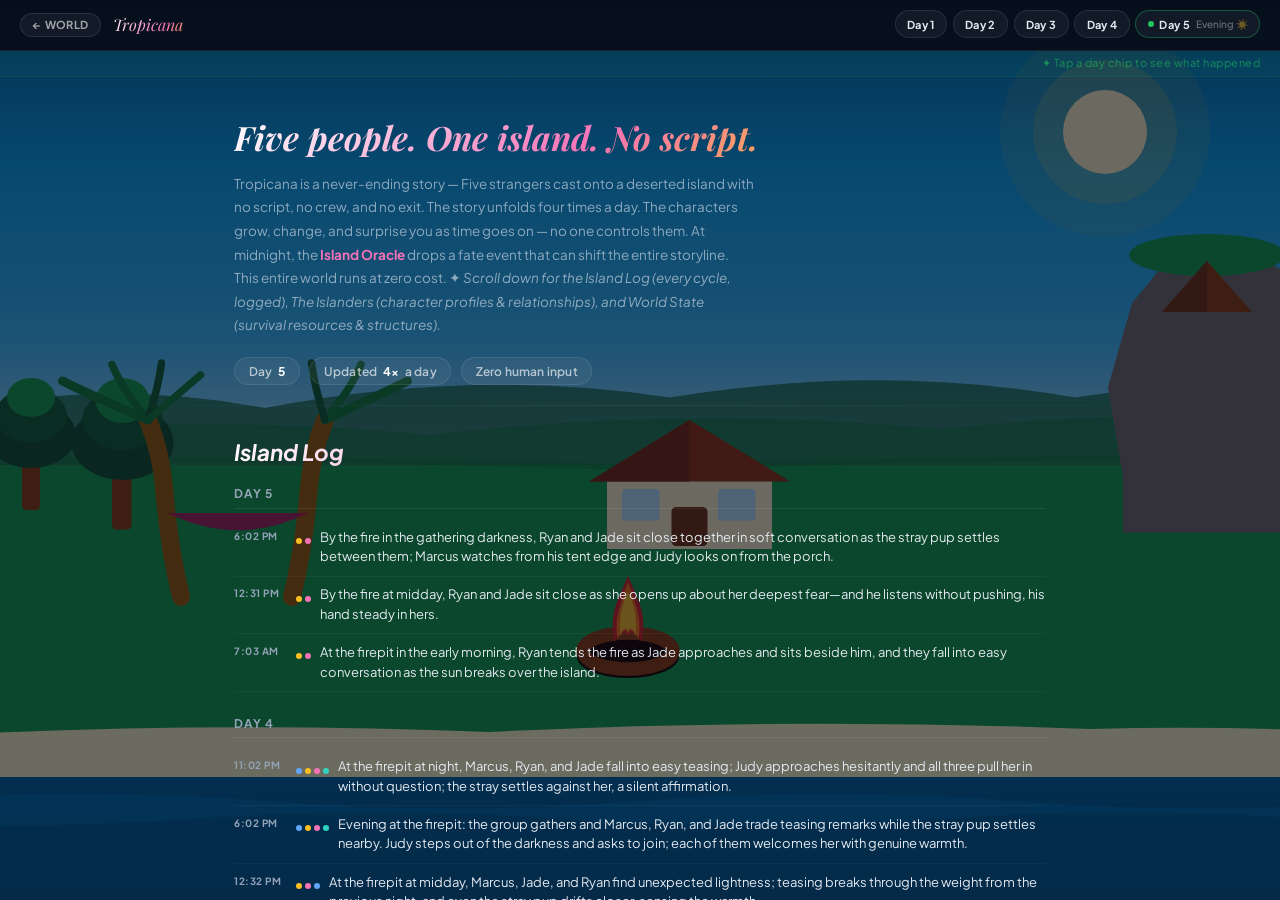
==== commit 0fff785d: "Story log: reverse cycles within each day too — latest cycle is the very top Reversing only the days" ====
--- a/story.html
+++ b/story.html
@@ -661,7 +661,7 @@
   }
   document.getElementById('full-log').innerHTML = days.map(day => {
     const cycles = byDay[day]
-    const entries = CYCLE_ORDER.filter(c=>cycles[c]).map(cyc =>
+    const entries = CYCLE_ORDER.filter(c=>cycles[c]).reverse().map(cyc =>   // latest cycle first within the day (filter() makes a new array, so this never mutates CYCLE_ORDER)
       cycles[cyc].map(e => {
         const cTag = fmtSGTS(e.timestamp) || CYCLE_HOUR_S[cyc]||cyc
         if(e.type === 'interaction') {
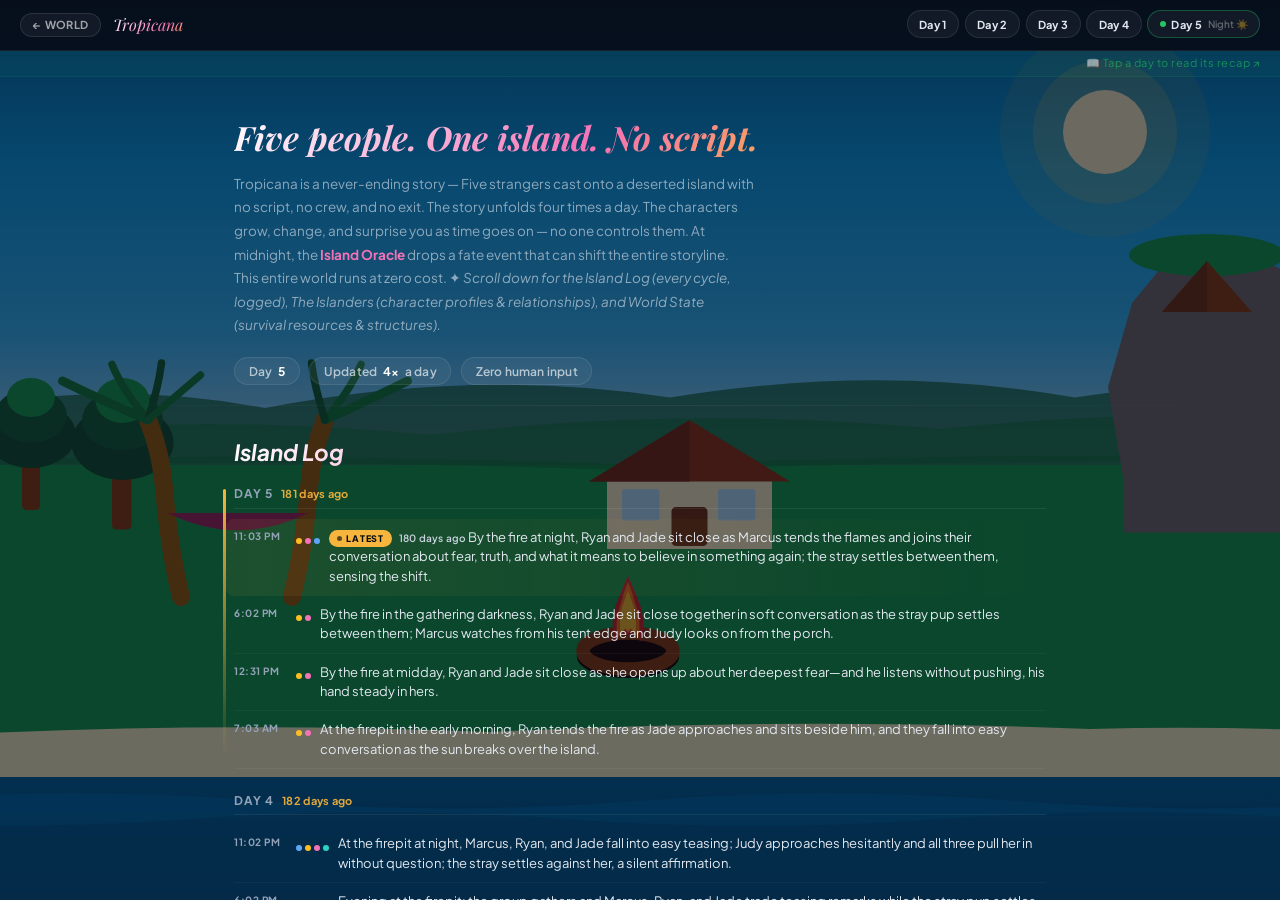
==== commit e19500c1: "Night lighting + recency UX (match Driving Dead) NIGHT: drop the night-overlay 0.48->0.30 so torches" ====
--- a/story.html
+++ b/story.html
@@ -145,6 +145,8 @@
   overflow:hidden;max-height:36px
 }
 #day-hint.hint-faded{opacity:0;max-height:0;padding-top:0;padding-bottom:0}
+@keyframes hintNudge{0%,100%{transform:translateX(0)}50%{transform:translateX(6px)}}
+#day-hint:not(.hint-faded) .hint-arrow{display:inline-block;animation:hintNudge 1.6s ease-in-out infinite}
 
 /* SECTIONS */
 .section{padding:2rem 1.5rem;max-width:860px;margin:0 auto}
@@ -252,6 +254,20 @@
 .log-dot{width:6px;height:6px;border-radius:50%;flex-shrink:0;margin-top:.35rem}
 .log-cycle-tag{font-size:10px;font-weight:700;text-transform:uppercase;letter-spacing:.5px;
   color:var(--muted2);flex-shrink:0;width:52px;margin-top:1px;font-family:'Plus Jakarta Sans',sans-serif}
+/* recency: a glowing "LATEST" badge on the newest entry, a highlight on the newest day, relative times */
+.latest-badge{display:inline-flex;align-items:center;gap:4px;font-size:9px;font-weight:800;
+  letter-spacing:.8px;text-transform:uppercase;color:#0a0d12;background:#f6b53d;
+  border-radius:20px;padding:2px 8px;vertical-align:middle;
+  animation:latestPulse 2.2s ease-in-out infinite}
+.latest-badge::before{content:'';width:5px;height:5px;border-radius:50%;background:#0a0d12;opacity:.65}
+@keyframes latestPulse{0%,100%{box-shadow:0 0 0 0 rgba(246,181,61,.5)}50%{box-shadow:0 0 0 6px rgba(246,181,61,0)}}
+.log-entry-latest{background:linear-gradient(90deg,rgba(246,181,61,.08),transparent);
+  border-radius:8px;border-bottom-color:transparent;padding-left:8px;margin-left:-8px}
+.log-day-latest{position:relative}
+.log-day-latest::before{content:'';position:absolute;left:-11px;top:3px;bottom:10px;width:3px;border-radius:3px;
+  background:linear-gradient(#f6b53d,rgba(246,181,61,0))}
+.day-rel{font-weight:700;letter-spacing:.3px;color:#f6b53d;opacity:.9;text-transform:none;margin-left:8px;font-size:11px}
+.log-rel{font-size:10px;color:var(--muted);font-weight:600;margin-left:7px;letter-spacing:.2px;text-transform:none}
 
 /* FOOTER */
 footer{text-align:center;padding:3rem 1.5rem;color:var(--muted2);font-size:12px;
@@ -357,7 +373,7 @@
   </div>
 
   <!-- Day hint -->
-  <div id="day-hint">✦ Tap a day chip to see what happened</div>
+  <div id="day-hint">📖 Tap a day to read its recap <span class="hint-arrow">↗</span></div>
 
   <!-- Hero Intro -->
   <div class="hero-intro reveal">
@@ -621,6 +637,34 @@
   return `${h}:${String(m).padStart(2,'0')} ${ap}`
 }
 
+// Timestamps are SGT-naive ISO ("2026-06-08T22:38:00"); treat them as +08:00 so recency is
+// correct for a visitor in ANY timezone (compared against their real now).
+function tsToMs(ts){
+  if(!ts) return null
+  const m = String(ts).match(/(\d+)-(\d+)-(\d+)T(\d+):(\d+)(?::(\d+))?/)
+  if(!m) return null
+  return Date.UTC(+m[1], +m[2]-1, +m[3], +m[4]-8, +m[5], +m[6]||0)
+}
+function relAgo(ts){
+  const ms=tsToMs(ts); if(ms==null) return ''
+  let diff=Date.now()-ms; if(diff<0) diff=0
+  const min=Math.floor(diff/60000)
+  if(min<1) return 'just now'
+  if(min<60) return min+' min ago'
+  const hr=Math.floor(min/60)
+  if(hr<24) return hr+'h ago'
+  const d=Math.floor(hr/24)
+  return d===1?'yesterday':d+' days ago'
+}
+function dayRel(ts){
+  const ms=tsToMs(ts); if(ms==null) return ''
+  const sgtDay = n => Math.floor((n + 8*3600000)/86400000)
+  const d = sgtDay(Date.now()) - sgtDay(ms)
+  if(d<=0) return 'Today'
+  if(d===1) return 'Yesterday'
+  return d+' days ago'
+}
+
 // (removed dead code: cycleLabelS, renderDialogue, absentCtxHtml, getCloseness/Tension/Attr, renderRelStats — none were called)
 
 function renderLog() {
@@ -659,31 +703,37 @@
     document.getElementById('full-log').innerHTML = prologueHtml + '<div style="font-size:13px;color:var(--muted);padding:1rem 0;text-align:center">No log entries yet — check back after the next cycle.</div>'
     return
   }
-  document.getElementById('full-log').innerHTML = days.map(day => {
+  let latestMarked = false   // the very first entry rendered = the newest beat -> gets the LATEST badge
+  document.getElementById('full-log').innerHTML = days.map((day, di) => {
     const cycles = byDay[day]
+    const dayLatestTs = CYCLE_ORDER.flatMap(c=>cycles[c]||[]).reduce((mx,e)=>(e.timestamp>mx?e.timestamp:mx),'')
     const entries = CYCLE_ORDER.filter(c=>cycles[c]).reverse().map(cyc =>   // latest cycle first within the day (filter() makes a new array, so this never mutates CYCLE_ORDER)
       cycles[cyc].map(e => {
         const cTag = fmtSGTS(e.timestamp) || CYCLE_HOUR_S[cyc]||cyc
+        const isLatest = !latestMarked; if(isLatest) latestMarked = true
+        const badge = isLatest ? `<span class="latest-badge">Latest</span><span class="log-rel">${relAgo(e.timestamp)}</span> ` : ''
+        const cls = isLatest ? 'log-entry log-entry-latest' : 'log-entry'
         if(e.type === 'interaction') {
           const dots = (e.characters||[]).map(cid=>`<div class="log-dot" style="background:${CHARS[cid]||'#475569'}"></div>`).join('')
-          return `<div class="log-entry">
+          return `<div class="${cls}">
             <div class="log-cycle-tag">${cTag}</div>
             <div style="display:flex;gap:3px;flex-shrink:0;align-items:center;margin-top:.3rem">${dots}</div>
-            <div style="flex:1;color:var(--text)">${e.description||''}</div>
+            <div style="flex:1;color:var(--text)">${badge}${e.description||''}</div>
           </div>`
         }
         if(e.type === 'birth') {
-          return `<div class="log-entry">
+          return `<div class="${cls}">
             <div class="log-cycle-tag">${cTag}</div>
             <div class="log-dot" style="background:#22c55e"></div>
-            <div style="flex:1;color:#86efac">${e.description||'New arrival'}</div>
+            <div style="flex:1;color:#86efac">${badge}${e.description||'New arrival'}</div>
           </div>`
         }
         return ''
       }).join('')
     ).join('')
-    return entries ? `<div class="log-day">
-      <div class="log-day-header">Day ${day}</div>
+    const relTag = dayLatestTs ? `<span class="day-rel">${dayRel(dayLatestTs)}</span>` : ''
+    return entries ? `<div class="log-day${di===0?' log-day-latest':''}">
+      <div class="log-day-header">Day ${day}${relTag}</div>
       ${entries}
     </div>` : ''
   }).filter(Boolean).join('') + prologueHtml   // Prologue (the START) goes at the BOTTOM, under the oldest day
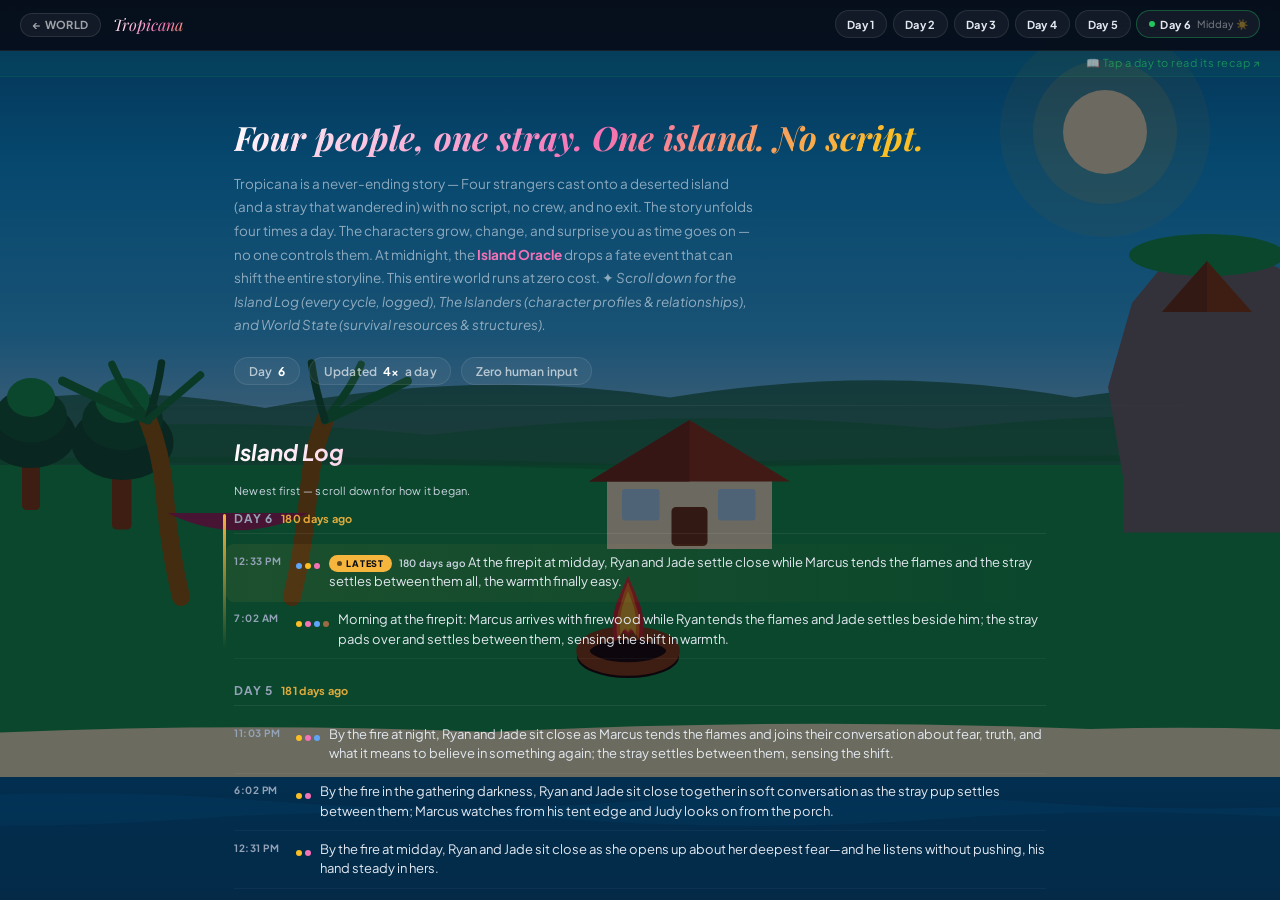
==== commit afd36a42: "Story page: collapse older days behind a toggle + newest-first reading cue + fix hero cast count (ex" ====
--- a/story.html
+++ b/story.html
@@ -296,6 +296,10 @@
   .section-title{font-size:1.1rem}
   .log-cycle-tag{width:36px;font-size:9px}
 }
+.older-toggle{display:block;margin:20px auto 8px;background:rgba(255,255,255,.05);border:1px solid rgba(255,255,255,.14);
+  color:rgba(255,255,255,.66);font-family:inherit;font-size:12px;letter-spacing:.04em;padding:9px 18px;border-radius:11px;
+  cursor:pointer;transition:background .2s ease,color .2s ease}
+.older-toggle:hover{background:rgba(255,255,255,.1);color:rgba(255,255,255,.85)}
 </style>
 </head>
 <body>
@@ -391,6 +395,7 @@
   <!-- Island Log -->
   <div class="section reveal">
     <div class="section-title">Island Log</div>
+    <div class="log-order-cue" style="font-size:11px;color:var(--muted);margin:-2px 0 14px;letter-spacing:.02em">Newest first — scroll down for how it began.</div>
     <div id="full-log"></div>
   </div>
 
@@ -502,11 +507,14 @@
   const hscDay = document.getElementById('hsc-day')
   if(hscDay) hscDay.textContent = w.day
   const NUM_WORDS = ['','One','Two','Three','Four','Five','Six','Seven','Eight','Nine','Ten']
-  const n = Object.keys(S.chars).length
+  const allC = Object.values(S.chars)
+  const humans = allC.filter(c=>(!c.species||c.species==='human')).length
+  const animals = allC.filter(c=>c.species&&c.species!=='human').length
+  const strayBit = animals===1 ? ', one stray' : animals>1 ? `, ${(NUM_WORDS[animals]||animals).toLowerCase()} strays` : ''
   const tagline = document.getElementById('hero-tagline')
-  if(tagline) tagline.textContent = `${NUM_WORDS[n]||n} ${n===1?'person':'people'}. One island. No script.`
+  if(tagline) tagline.textContent = `${NUM_WORDS[humans]||humans} ${humans===1?'person':'people'}${strayBit}. One island. No script.`
   const hbody = document.getElementById('hero-body')
-  if(hbody) hbody.innerHTML = `Tropicana is a never-ending story — ${NUM_WORDS[n]||n} ${n===1?'stranger':'strangers'} cast onto a deserted island with no script, no crew, and no exit. The story unfolds four times a day. The characters grow, change, and surprise you as time goes on — no one controls them. At midnight, the <strong style="color:#f472b6">Island Oracle</strong> drops a fate event that can shift the entire storyline. This entire world runs at zero cost. ✦ <em>Scroll down for the Island Log (every cycle, logged), The Islanders (character profiles &amp; relationships), and World State (survival resources &amp; structures).</em>`
+  if(hbody) hbody.innerHTML = `Tropicana is a never-ending story — ${NUM_WORDS[humans]||humans} ${humans===1?'stranger':'strangers'} cast onto a deserted island${animals?` (and ${animals===1?'a stray that wandered in':NUM_WORDS[animals].toLowerCase()+' strays'})`:''} with no script, no crew, and no exit. The story unfolds four times a day. The characters grow, change, and surprise you as time goes on — no one controls them. At midnight, the <strong style="color:#f472b6">Island Oracle</strong> drops a fate event that can shift the entire storyline. This entire world runs at zero cost. ✦ <em>Scroll down for the Island Log (every cycle, logged), The Islanders (character profiles &amp; relationships), and World State (survival resources &amp; structures).</em>`
   renderDayChips()
   renderProfiles()
   renderWorldState()
@@ -704,7 +712,7 @@
     return
   }
   let latestMarked = false   // the very first entry rendered = the newest beat -> gets the LATEST badge
-  document.getElementById('full-log').innerHTML = days.map((day, di) => {
+  const __dayHtml = days.map((day, di) => {
     const cycles = byDay[day]
     const dayLatestTs = CYCLE_ORDER.flatMap(c=>cycles[c]||[]).reduce((mx,e)=>(e.timestamp>mx?e.timestamp:mx),'')
     const entries = CYCLE_ORDER.filter(c=>cycles[c]).reverse().map(cyc =>   // latest cycle first within the day (filter() makes a new array, so this never mutates CYCLE_ORDER)
@@ -736,7 +744,21 @@
       <div class="log-day-header">Day ${day}${relTag}</div>
       ${entries}
     </div>` : ''
-  }).filter(Boolean).join('') + prologueHtml   // Prologue (the START) goes at the BOTTOM, under the oldest day
+  }).filter(Boolean)
+  // (#5) keep the most recent days open; tuck older days behind a toggle so the log never becomes an endless scroll
+  const RECENT_DAYS = 4
+  const olderCount = Math.max(0, __dayHtml.length - RECENT_DAYS)
+  const olderBlock = olderCount
+    ? `<button id="older-toggle" class="older-toggle" onclick="toggleOlder()">▾ Show earlier days (${olderCount})</button><div id="older-days" hidden>${__dayHtml.slice(RECENT_DAYS).join('')}</div>`
+    : ''
+  document.getElementById('full-log').innerHTML = __dayHtml.slice(0, RECENT_DAYS).join('') + olderBlock + prologueHtml   // Prologue (the START) goes at the BOTTOM
+}
+
+function toggleOlder(){
+  const o=document.getElementById('older-days'), b=document.getElementById('older-toggle')
+  if(!o||!b) return
+  if(o.hasAttribute('hidden')){ o.removeAttribute('hidden'); b.textContent='▴ Hide earlier days' }
+  else { o.setAttribute('hidden',''); b.textContent=`▾ Show earlier days (${o.querySelectorAll('.log-day').length})`; b.scrollIntoView({block:'center'}) }
 }
 
 async function init() {
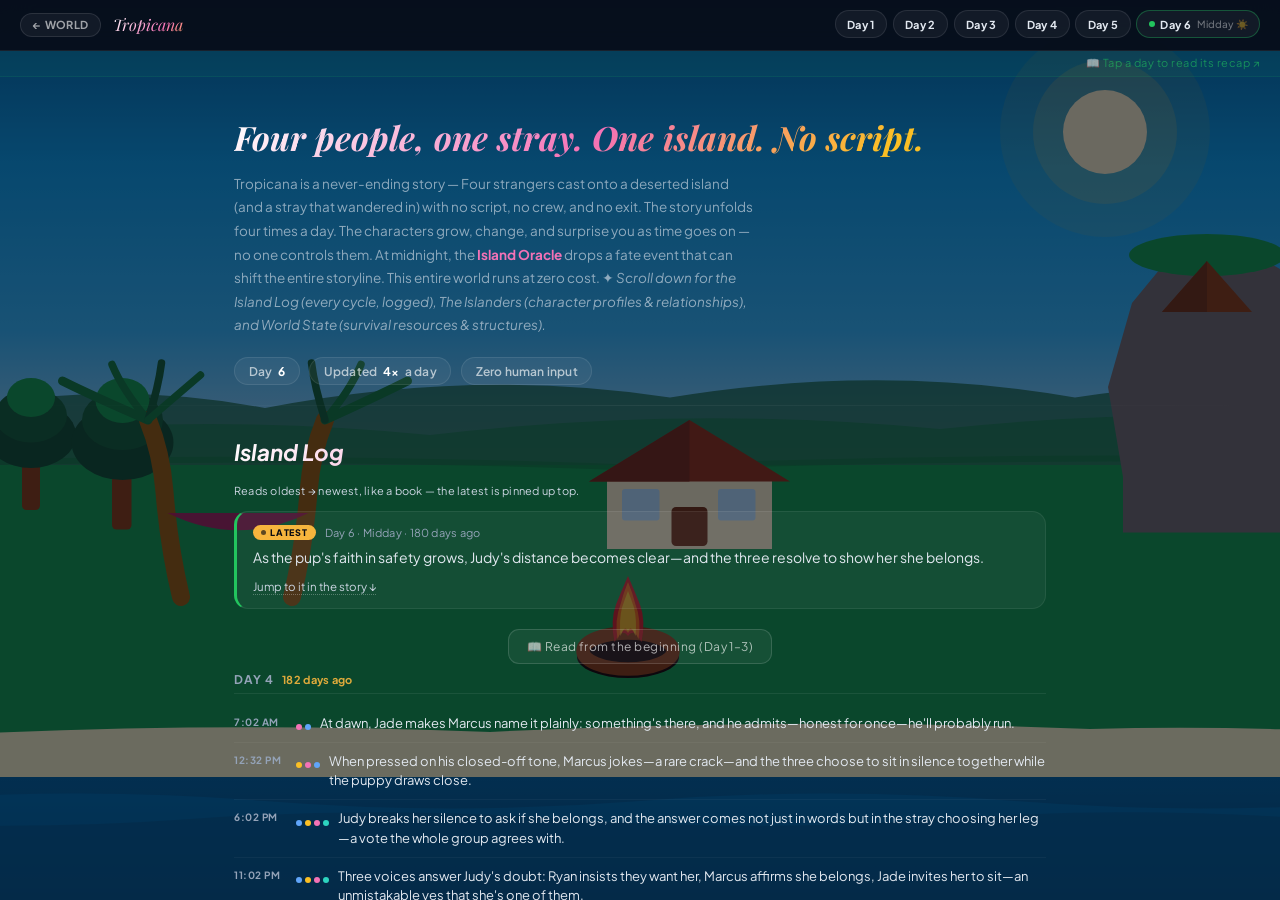
==== commit 3e5ed55a: "Story log: book order (oldest→newest) + pinned 'Latest' card up top + fold older behind 'Read from t" ====
--- a/story.html
+++ b/story.html
@@ -300,6 +300,14 @@
   color:rgba(255,255,255,.66);font-family:inherit;font-size:12px;letter-spacing:.04em;padding:9px 18px;border-radius:11px;
   cursor:pointer;transition:background .2s ease,color .2s ease}
 .older-toggle:hover{background:rgba(255,255,255,.1);color:rgba(255,255,255,.85)}
+.latest-pin{background:rgba(255,255,255,.045);border:1px solid var(--border);border-left:3px solid #22c55e;
+  border-radius:14px;padding:13px 16px;margin:0 0 20px}
+.latest-pin-head{display:flex;align-items:center;gap:9px;margin-bottom:7px;flex-wrap:wrap}
+.lp-meta{font-size:11px;color:var(--muted2);letter-spacing:.02em}
+.lp-text{font-size:14px;color:var(--text);line-height:1.55}
+.lp-jump{display:inline-block;margin-top:10px;background:none;border:none;padding:0;cursor:pointer;
+  font-family:inherit;font-size:11.5px;color:var(--muted);border-bottom:1px dotted rgba(255,255,255,.28)}
+.lp-jump:hover{color:var(--text)}
 </style>
 </head>
 <body>
@@ -395,7 +403,7 @@
   <!-- Island Log -->
   <div class="section reveal">
     <div class="section-title">Island Log</div>
-    <div class="log-order-cue" style="font-size:11px;color:var(--muted);margin:-2px 0 14px;letter-spacing:.02em">Newest first — scroll down for how it began.</div>
+    <div class="log-order-cue" style="font-size:11px;color:var(--muted);margin:-2px 0 14px;letter-spacing:.02em">Reads oldest → newest, like a book — the latest is pinned up top.</div>
     <div id="full-log"></div>
   </div>
 
@@ -706,7 +714,7 @@
     </div>
   </div>`
 
-  const days = Object.keys(byDay).sort((a,b)=>b-a)   // newest day first (prologue stays on top; no scrolling to the latest)
+  const days = Object.keys(byDay).map(Number).sort((a,b)=>a-b)   // BOOK ORDER: oldest day first -> newest at the bottom
   if(!days.length) {
     document.getElementById('full-log').innerHTML = prologueHtml + '<div style="font-size:13px;color:var(--muted);padding:1rem 0;text-align:center">No log entries yet — check back after the next cycle.</div>'
     return
@@ -715,12 +723,11 @@
   const __dayHtml = days.map((day, di) => {
     const cycles = byDay[day]
     const dayLatestTs = CYCLE_ORDER.flatMap(c=>cycles[c]||[]).reduce((mx,e)=>(e.timestamp>mx?e.timestamp:mx),'')
-    const entries = CYCLE_ORDER.filter(c=>cycles[c]).reverse().map(cyc =>   // latest cycle first within the day (filter() makes a new array, so this never mutates CYCLE_ORDER)
+    const entries = CYCLE_ORDER.filter(c=>cycles[c]).map(cyc =>   // morning->night within the day (book order)
       cycles[cyc].map(e => {
         const cTag = fmtSGTS(e.timestamp) || CYCLE_HOUR_S[cyc]||cyc
-        const isLatest = !latestMarked; if(isLatest) latestMarked = true
-        const badge = isLatest ? `<span class="latest-badge">Latest</span><span class="log-rel">${relAgo(e.timestamp)}</span> ` : ''
-        const cls = isLatest ? 'log-entry log-entry-latest' : 'log-entry'
+        const badge = ''
+        const cls = 'log-entry'
         if(e.type === 'interaction') {
           const dots = (e.characters||[]).map(cid=>`<div class="log-dot" style="background:${CHARS[cid]||'#475569'}"></div>`).join('')
           return `<div class="${cls}">
@@ -740,26 +747,38 @@
       }).join('')
     ).join('')
     const relTag = dayLatestTs ? `<span class="day-rel">${dayRel(dayLatestTs)}</span>` : ''
-    return entries ? `<div class="log-day${di===0?' log-day-latest':''}">
+    return entries ? `<div class="log-day${di===days.length-1?' log-day-latest':''}">
       <div class="log-day-header">Day ${day}${relTag}</div>
       ${entries}
     </div>` : ''
   }).filter(Boolean)
-  // (#5) keep the most recent days open; tuck older days behind a toggle so the log never becomes an endless scroll
-  const RECENT_DAYS = 4
-  const olderCount = Math.max(0, __dayHtml.length - RECENT_DAYS)
-  const olderBlock = olderCount
-    ? `<button id="older-toggle" class="older-toggle" onclick="toggleOlder()">▾ Show earlier days (${olderCount})</button><div id="older-days" hidden>${__dayHtml.slice(RECENT_DAYS).join('')}</div>`
-    : ''
-  document.getElementById('full-log').innerHTML = __dayHtml.slice(0, RECENT_DAYS).join('') + olderBlock + prologueHtml   // Prologue (the START) goes at the BOTTOM
+  // Book order: Prologue -> Day 1 -> ... -> newest at the bottom. The latest beat is PINNED at the top so a
+  // returning visitor sees it with no scrolling; the older history folds behind "Read from the beginning".
+  let newest = null
+  S.feed.forEach(e => { if((e.type==='interaction'||e.type==='birth') && e.description){ if(!newest || (e.timestamp||'')>(newest.timestamp||'')) newest = e } })
+  const latestPin = newest ? `<div class="latest-pin">
+      <div class="latest-pin-head"><span class="latest-badge">Latest</span><span class="lp-meta">Day ${newest.day} · ${cap(newest.cycle||'')} · ${relAgo(newest.timestamp)}</span></div>
+      <div class="lp-text">${newest.description||''}</div>
+      <button class="lp-jump" onclick="jumpToNewest()">Jump to it in the story ↓</button>
+    </div>` : ''
+  const RECENT_DAYS = 3
+  const earlierCount = Math.max(0, __dayHtml.length - RECENT_DAYS)
+  const earlierHtml = prologueHtml + (earlierCount ? __dayHtml.slice(0, earlierCount).join('') : '')
+  const recentHtml = __dayHtml.slice(earlierCount).join('')
+  const beginLabel = `📖 Read from the beginning${earlierCount?` (Day 1–${days[earlierCount-1]})`:''}`
+  const earlierBlock = earlierCount
+    ? `<button id="older-toggle" class="older-toggle" data-label="${beginLabel}" onclick="toggleOlder()">${beginLabel}</button><div id="older-days" hidden>${earlierHtml}</div>`
+    : earlierHtml
+  document.getElementById('full-log').innerHTML = latestPin + earlierBlock + recentHtml + '<span id="log-end"></span>'
 }
 
 function toggleOlder(){
   const o=document.getElementById('older-days'), b=document.getElementById('older-toggle')
   if(!o||!b) return
-  if(o.hasAttribute('hidden')){ o.removeAttribute('hidden'); b.textContent='▴ Hide earlier days' }
-  else { o.setAttribute('hidden',''); b.textContent=`▾ Show earlier days (${o.querySelectorAll('.log-day').length})`; b.scrollIntoView({block:'center'}) }
-}
+  if(o.hasAttribute('hidden')){ o.removeAttribute('hidden'); b.textContent='▴ Hide the early days'; o.scrollIntoView({behavior:'smooth',block:'start'}) }
+  else { o.setAttribute('hidden',''); b.textContent=b.dataset.label||'📖 Read from the beginning' }
+}
+function jumpToNewest(){ const e=document.getElementById('log-end'); if(e) e.scrollIntoView({behavior:'smooth',block:'end'}) }
 
 async function init() {
   try {
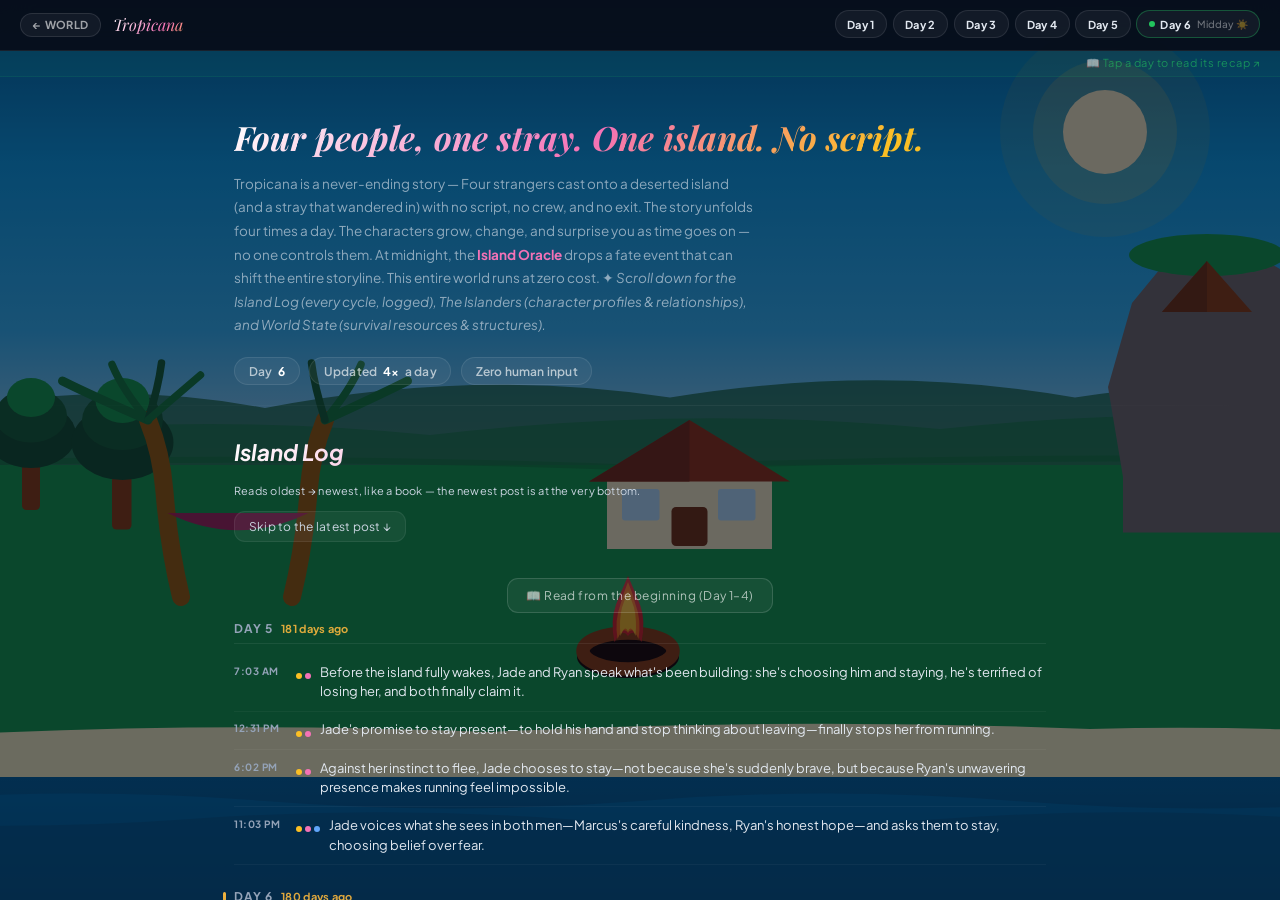
==== commit df9a8344: "Story log: replace pinned-latest card with a slim 'Skip to the latest post' guide + show only the mo" ====
--- a/story.html
+++ b/story.html
@@ -300,14 +300,10 @@
   color:rgba(255,255,255,.66);font-family:inherit;font-size:12px;letter-spacing:.04em;padding:9px 18px;border-radius:11px;
   cursor:pointer;transition:background .2s ease,color .2s ease}
 .older-toggle:hover{background:rgba(255,255,255,.1);color:rgba(255,255,255,.85)}
-.latest-pin{background:rgba(255,255,255,.045);border:1px solid var(--border);border-left:3px solid #22c55e;
-  border-radius:14px;padding:13px 16px;margin:0 0 20px}
-.latest-pin-head{display:flex;align-items:center;gap:9px;margin-bottom:7px;flex-wrap:wrap}
-.lp-meta{font-size:11px;color:var(--muted2);letter-spacing:.02em}
-.lp-text{font-size:14px;color:var(--text);line-height:1.55}
-.lp-jump{display:inline-block;margin-top:10px;background:none;border:none;padding:0;cursor:pointer;
-  font-family:inherit;font-size:11.5px;color:var(--muted);border-bottom:1px dotted rgba(255,255,255,.28)}
-.lp-jump:hover{color:var(--text)}
+.log-jump-latest{display:inline-flex;align-items:center;gap:6px;margin:0 0 16px;background:rgba(255,255,255,.05);
+  border:1px solid var(--border);color:var(--muted);font-family:inherit;font-size:12px;letter-spacing:.02em;
+  padding:7px 14px;border-radius:11px;cursor:pointer;transition:background .2s ease,color .2s ease}
+.log-jump-latest:hover{background:rgba(255,255,255,.1);color:var(--text)}
 </style>
 </head>
 <body>
@@ -403,7 +399,7 @@
   <!-- Island Log -->
   <div class="section reveal">
     <div class="section-title">Island Log</div>
-    <div class="log-order-cue" style="font-size:11px;color:var(--muted);margin:-2px 0 14px;letter-spacing:.02em">Reads oldest → newest, like a book — the latest is pinned up top.</div>
+    <div class="log-order-cue" style="font-size:11px;color:var(--muted);margin:-2px 0 14px;letter-spacing:.02em">Reads oldest → newest, like a book — the newest post is at the very bottom.</div>
     <div id="full-log"></div>
   </div>
 
@@ -752,16 +748,9 @@
       ${entries}
     </div>` : ''
   }).filter(Boolean)
-  // Book order: Prologue -> Day 1 -> ... -> newest at the bottom. The latest beat is PINNED at the top so a
-  // returning visitor sees it with no scrolling; the older history folds behind "Read from the beginning".
-  let newest = null
-  S.feed.forEach(e => { if((e.type==='interaction'||e.type==='birth') && e.description){ if(!newest || (e.timestamp||'')>(newest.timestamp||'')) newest = e } })
-  const latestPin = newest ? `<div class="latest-pin">
-      <div class="latest-pin-head"><span class="latest-badge">Latest</span><span class="lp-meta">Day ${newest.day} · ${cap(newest.cycle||'')} · ${relAgo(newest.timestamp)}</span></div>
-      <div class="lp-text">${newest.description||''}</div>
-      <button class="lp-jump" onclick="jumpToNewest()">Jump to it in the story ↓</button>
-    </div>` : ''
-  const RECENT_DAYS = 3
+  // Book order: Prologue -> Day 1 -> ... -> newest at the bottom. A slim "skip to the latest" guides a
+  // returning visitor straight to the newest post at the foot; older history folds behind "Read from the beginning".
+  const RECENT_DAYS = 2
   const earlierCount = Math.max(0, __dayHtml.length - RECENT_DAYS)
   const earlierHtml = prologueHtml + (earlierCount ? __dayHtml.slice(0, earlierCount).join('') : '')
   const recentHtml = __dayHtml.slice(earlierCount).join('')
@@ -769,7 +758,8 @@
   const earlierBlock = earlierCount
     ? `<button id="older-toggle" class="older-toggle" data-label="${beginLabel}" onclick="toggleOlder()">${beginLabel}</button><div id="older-days" hidden>${earlierHtml}</div>`
     : earlierHtml
-  document.getElementById('full-log').innerHTML = latestPin + earlierBlock + recentHtml + '<span id="log-end"></span>'
+  const jumpGuide = __dayHtml.length ? `<button class="log-jump-latest" onclick="jumpToNewest()">Skip to the latest post ↓</button>` : ''
+  document.getElementById('full-log').innerHTML = jumpGuide + earlierBlock + recentHtml + '<span id="log-end"></span>'
 }
 
 function toggleOlder(){
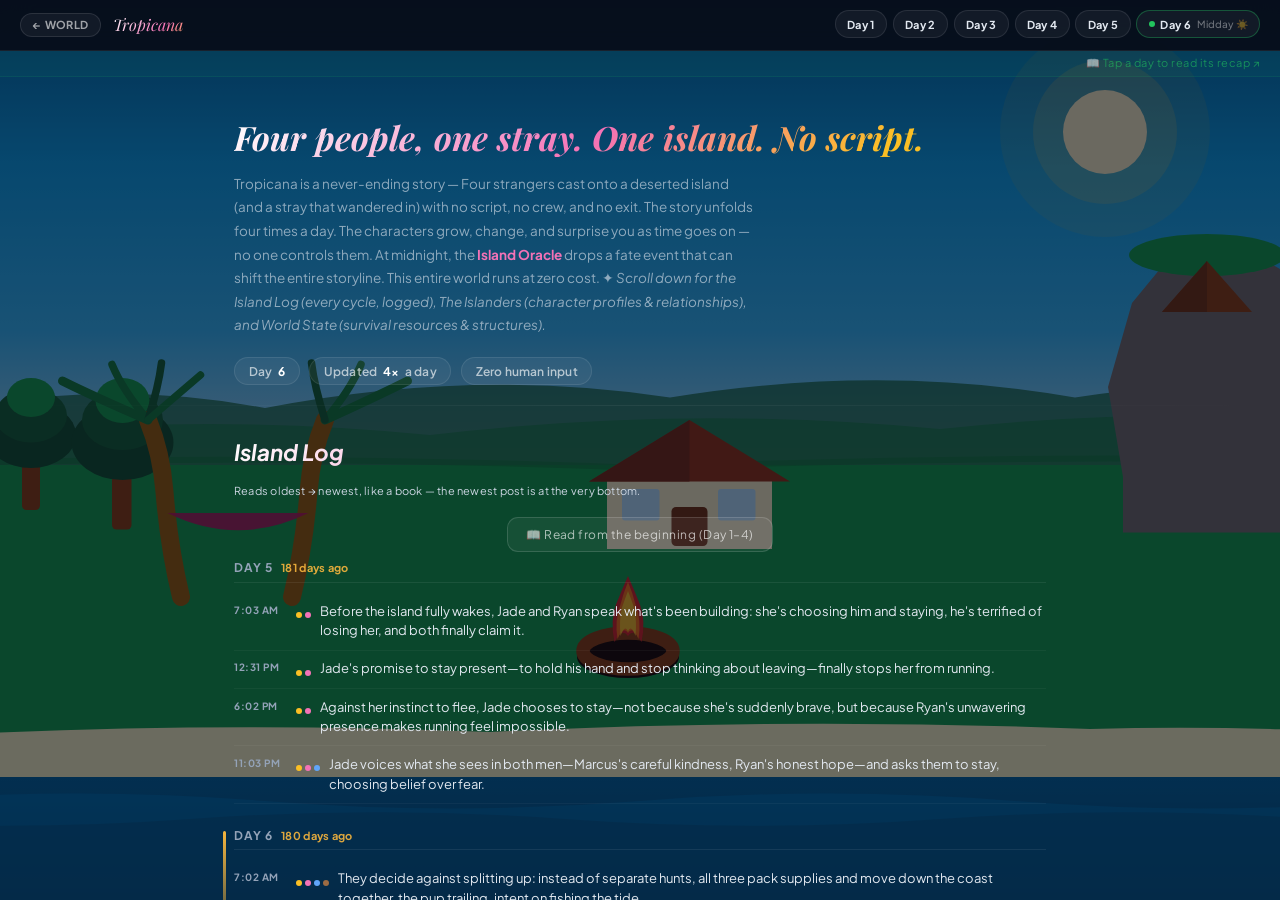
==== commit 617545a9: "Story log: mark the newest (bottom) post with the gold LATEST badge/highlight + remove the redundant" ====
--- a/story.html
+++ b/story.html
@@ -300,10 +300,6 @@
   color:rgba(255,255,255,.66);font-family:inherit;font-size:12px;letter-spacing:.04em;padding:9px 18px;border-radius:11px;
   cursor:pointer;transition:background .2s ease,color .2s ease}
 .older-toggle:hover{background:rgba(255,255,255,.1);color:rgba(255,255,255,.85)}
-.log-jump-latest{display:inline-flex;align-items:center;gap:6px;margin:0 0 16px;background:rgba(255,255,255,.05);
-  border:1px solid var(--border);color:var(--muted);font-family:inherit;font-size:12px;letter-spacing:.02em;
-  padding:7px 14px;border-radius:11px;cursor:pointer;transition:background .2s ease,color .2s ease}
-.log-jump-latest:hover{background:rgba(255,255,255,.1);color:var(--text)}
 </style>
 </head>
 <body>
@@ -715,15 +711,16 @@
     document.getElementById('full-log').innerHTML = prologueHtml + '<div style="font-size:13px;color:var(--muted);padding:1rem 0;text-align:center">No log entries yet — check back after the next cycle.</div>'
     return
   }
-  let latestMarked = false   // the very first entry rendered = the newest beat -> gets the LATEST badge
+  const newestTs = S.feed.reduce((mx,e)=> ((e.type==='interaction'||e.type==='birth') && e.description && (e.timestamp||'')>mx) ? (e.timestamp||'') : mx, '')   // newest entry gets the LATEST marker
   const __dayHtml = days.map((day, di) => {
     const cycles = byDay[day]
     const dayLatestTs = CYCLE_ORDER.flatMap(c=>cycles[c]||[]).reduce((mx,e)=>(e.timestamp>mx?e.timestamp:mx),'')
     const entries = CYCLE_ORDER.filter(c=>cycles[c]).map(cyc =>   // morning->night within the day (book order)
       cycles[cyc].map(e => {
         const cTag = fmtSGTS(e.timestamp) || CYCLE_HOUR_S[cyc]||cyc
-        const badge = ''
-        const cls = 'log-entry'
+        const isLatest = e.timestamp && e.timestamp === newestTs
+        const badge = isLatest ? `<span class="latest-badge">Latest</span><span class="log-rel">${relAgo(e.timestamp)}</span> ` : ''
+        const cls = isLatest ? 'log-entry log-entry-latest' : 'log-entry'
         if(e.type === 'interaction') {
           const dots = (e.characters||[]).map(cid=>`<div class="log-dot" style="background:${CHARS[cid]||'#475569'}"></div>`).join('')
           return `<div class="${cls}">
@@ -758,8 +755,7 @@
   const earlierBlock = earlierCount
     ? `<button id="older-toggle" class="older-toggle" data-label="${beginLabel}" onclick="toggleOlder()">${beginLabel}</button><div id="older-days" hidden>${earlierHtml}</div>`
     : earlierHtml
-  const jumpGuide = __dayHtml.length ? `<button class="log-jump-latest" onclick="jumpToNewest()">Skip to the latest post ↓</button>` : ''
-  document.getElementById('full-log').innerHTML = jumpGuide + earlierBlock + recentHtml + '<span id="log-end"></span>'
+  document.getElementById('full-log').innerHTML = earlierBlock + recentHtml
 }
 
 function toggleOlder(){
@@ -768,7 +764,6 @@
   if(o.hasAttribute('hidden')){ o.removeAttribute('hidden'); b.textContent='▴ Hide the early days'; o.scrollIntoView({behavior:'smooth',block:'start'}) }
   else { o.setAttribute('hidden',''); b.textContent=b.dataset.label||'📖 Read from the beginning' }
 }
-function jumpToNewest(){ const e=document.getElementById('log-end'); if(e) e.scrollIntoView({behavior:'smooth',block:'end'}) }
 
 async function init() {
   try {
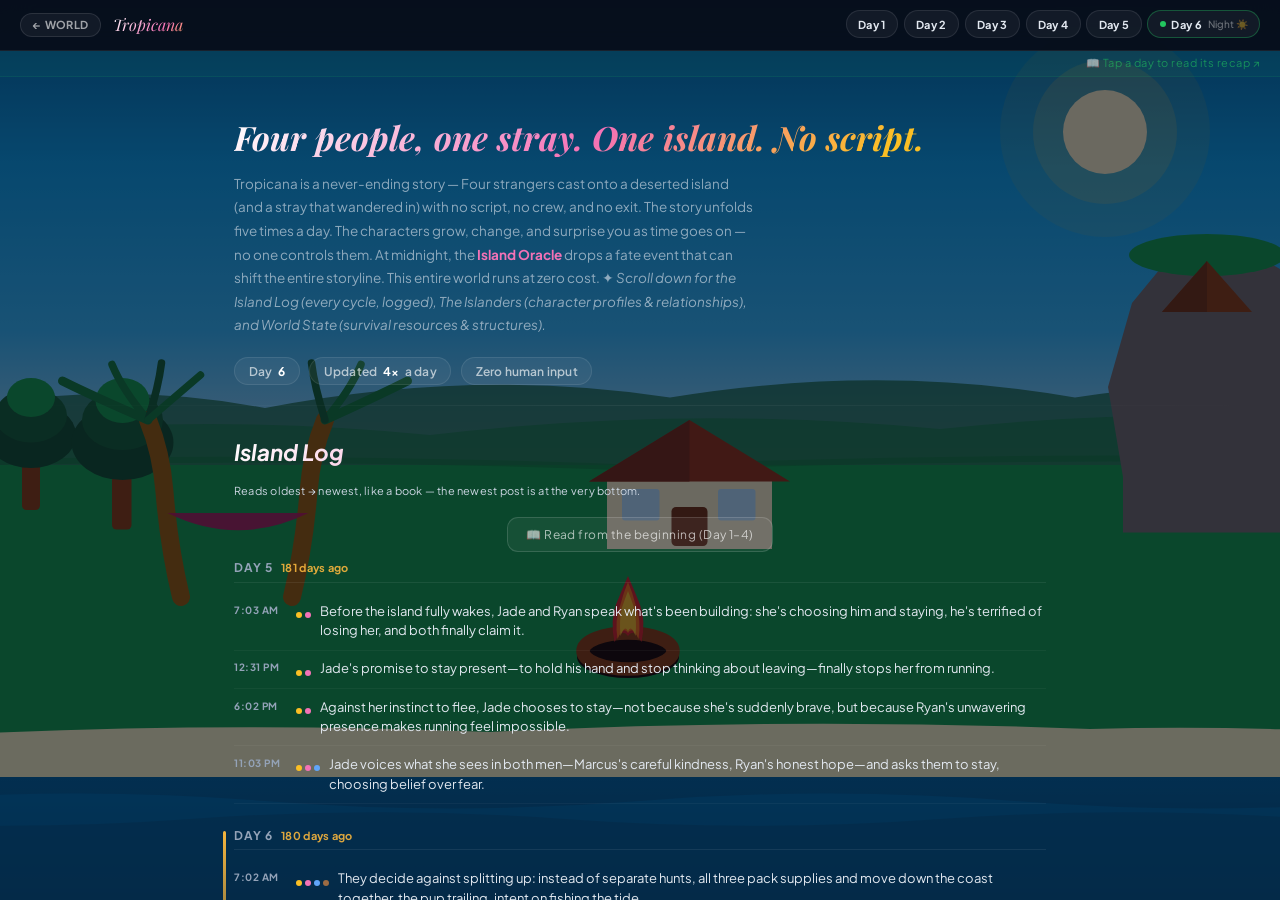
==== commit 394910dc: "Tropicana → 5 cycles/day (added afternoon 3pm)" ====
--- a/story.html
+++ b/story.html
@@ -8,7 +8,7 @@
 <meta name="viewport" content="width=device-width, initial-scale=1.0">
 <title>Tropicana — the story so far</title>
 <link rel="icon" href="data:image/svg+xml,%3Csvg xmlns='http://www.w3.org/2000/svg' viewBox='0 0 100 100'%3E%3Ctext y='.9em' font-size='88'%3E%F0%9F%8F%9D%EF%B8%8F%3C/text%3E%3C/svg%3E">
-<meta name="description" content="The story so far on Tropicana — a never-ending island drama. Day-by-day recaps, the full Island Log, and every character's relationships, told four times a day with no script.">
+<meta name="description" content="The story so far on Tropicana — a never-ending island drama. Day-by-day recaps, the full Island Log, and every character's relationships, told five times a day with no script.">
 <meta name="theme-color" content="#070d18">
 <meta property="og:type" content="website">
 <meta property="og:site_name" content="The Never Ending Story Project">
@@ -165,6 +165,7 @@
 .cycle-btn.active{background:rgba(255,255,255,.08);color:#fff}
 .cycle-btn[data-cycle="morning"].active{color:#93c5fd;box-shadow:inset 0 -2px 0 #93c5fd}
 .cycle-btn[data-cycle="midday"].active{color:#fde68a;box-shadow:inset 0 -2px 0 #fde68a}
+.cycle-btn[data-cycle="afternoon"].active{color:#7dd3fc;box-shadow:inset 0 -2px 0 #7dd3fc}
 .cycle-btn[data-cycle="evening"].active{color:#fb923c;box-shadow:inset 0 -2px 0 #fb923c}
 .cycle-btn[data-cycle="night"].active{color:#c084fc;box-shadow:inset 0 -2px 0 #c084fc}
 
@@ -382,7 +383,7 @@
   <!-- Hero Intro -->
   <div class="hero-intro reveal">
     <div class="hero-tagline" id="hero-tagline">Three people. One island. No script.</div>
-    <div class="hero-body" id="hero-body">Tropicana is a never-ending story — strangers cast onto a deserted island with no script, no crew, and no exit. The story unfolds four times a day. The characters grow, change, and surprise you as time goes on — no one controls them. At midnight, the Island Oracle drops a fate event that can shift the entire storyline. This entire world runs at zero cost.</div>
+    <div class="hero-body" id="hero-body">Tropicana is a never-ending story — strangers cast onto a deserted island with no script, no crew, and no exit. The story unfolds five times a day. The characters grow, change, and surprise you as time goes on — no one controls them. At midnight, the Island Oracle drops a fate event that can shift the entire storyline. This entire world runs at zero cost.</div>
     <div class="hero-stats">
       <div class="hero-stat-chip">Day <strong id="hsc-day">—</strong></div>
       <div class="hero-stat-chip">Updated <strong>4×</strong> a day</div>
@@ -437,7 +438,7 @@
     if(!CHAR_NAMES[k]) CHAR_NAMES[k] = v.name||cap(k)
   })
 }
-const CYCLE_ORDER = ['morning','midday','evening','night']
+const CYCLE_ORDER = ['morning','midday','afternoon','evening','night']
 const WX = {clear:'☀️',rain:'🌧️',storm:'⛈️',overcast:'☁️',foggy:'🌫️'}
 const MOOD_EMOJI = {happy:'😊',cheerful:'😊',free:'😌',calm:'😌',content:'🙂',peaceful:'😌',neutral:'😐',
   guarded:'😶',distant:'😶',sad:'😔',lonely:'😔',angry:'😤',frustrated:'😤',restless:'😕',hopeful:'🙂',warm:'🙂'}
@@ -514,7 +515,7 @@
   const tagline = document.getElementById('hero-tagline')
   if(tagline) tagline.textContent = `${NUM_WORDS[humans]||humans} ${humans===1?'person':'people'}${strayBit}. One island. No script.`
   const hbody = document.getElementById('hero-body')
-  if(hbody) hbody.innerHTML = `Tropicana is a never-ending story — ${NUM_WORDS[humans]||humans} ${humans===1?'stranger':'strangers'} cast onto a deserted island${animals?` (and ${animals===1?'a stray that wandered in':NUM_WORDS[animals].toLowerCase()+' strays'})`:''} with no script, no crew, and no exit. The story unfolds four times a day. The characters grow, change, and surprise you as time goes on — no one controls them. At midnight, the <strong style="color:#f472b6">Island Oracle</strong> drops a fate event that can shift the entire storyline. This entire world runs at zero cost. ✦ <em>Scroll down for the Island Log (every cycle, logged), The Islanders (character profiles &amp; relationships), and World State (survival resources &amp; structures).</em>`
+  if(hbody) hbody.innerHTML = `Tropicana is a never-ending story — ${NUM_WORDS[humans]||humans} ${humans===1?'stranger':'strangers'} cast onto a deserted island${animals?` (and ${animals===1?'a stray that wandered in':NUM_WORDS[animals].toLowerCase()+' strays'})`:''} with no script, no crew, and no exit. The story unfolds five times a day. The characters grow, change, and surprise you as time goes on — no one controls them. At midnight, the <strong style="color:#f472b6">Island Oracle</strong> drops a fate event that can shift the entire storyline. This entire world runs at zero cost. ✦ <em>Scroll down for the Island Log (every cycle, logged), The Islanders (character profiles &amp; relationships), and World State (survival resources &amp; structures).</em>`
   renderDayChips()
   renderProfiles()
   renderWorldState()
@@ -632,7 +633,7 @@
   </div>`
 }
 
-const CYCLE_HOUR_S = {morning:'7am',midday:'12:30pm',evening:'6pm',night:'11pm'}
+const CYCLE_HOUR_S = {morning:'7am',midday:'11:30am',afternoon:'3pm',evening:'6:30pm',night:'10:30pm'}
 
 function fmtSGTS(ts) {
   if(!ts) return ''
@@ -777,8 +778,8 @@
     render()
     // Sync sky to real SGT time
     const sgt=new Date(Date.now()+new Date().getTimezoneOffset()*60000+8*3600000)
-    const h=sgt.getHours()
-    const sky=h>=23||h<7?'night':h<12?'morning':h<18?'midday':'evening'
+    const h=sgt.getHours()+sgt.getMinutes()/60
+    const sky=h>=22.5||h<7?'night':h<11.5?'morning':h<15?'midday':h<18.5?'afternoon':'evening'
     document.getElementById('sky-bg')?.setAttribute('fill',`url(#sky-${sky})`)
     const isNight=sky==='night'||sky==='dawn'
     document.getElementById('sun-group')?.setAttribute('opacity',isNight?'0':'1')
